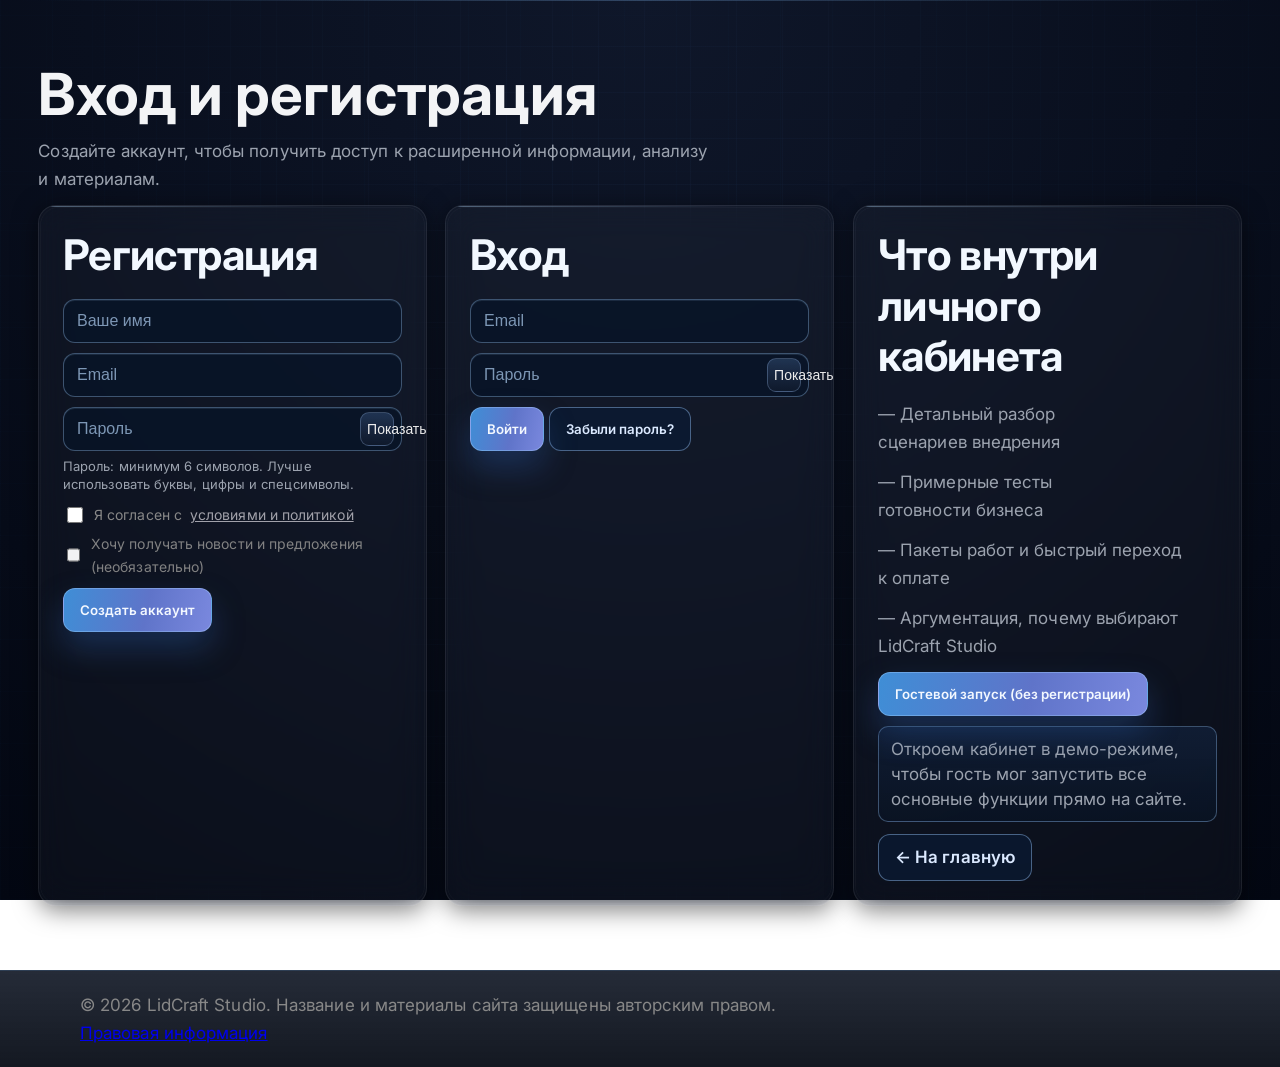
==== account.html @ ee8bc5e6 "feat(process): scroll-driven interactive timeline (14-day launch)" ====
<!doctype html>
<html lang="ru">
<head>
  <meta charset="UTF-8" />
  <meta name="viewport" content="width=device-width, initial-scale=1.0" />
  <title>LidCraft Studio — Личный кабинет</title>
  <meta name="copyright" content="© LidCraft Studio. All rights reserved." />
  <link rel="preconnect" href="https://fonts.googleapis.com" />
  <link rel="preconnect" href="https://fonts.gstatic.com" crossorigin />
  <link href="https://fonts.googleapis.com/css2?family=Inter:wght@400;500;600;700;800&family=JetBrains+Mono:wght@400;500;600;700&display=swap" rel="stylesheet" />
  <link rel="stylesheet" href="styles.css?v=20260710f" />
  <link rel="stylesheet" href="site-redesign.css?v=20260710f" />
</head>
<body>
  <header class="header">
    <div class="container nav">
      <div class="brand"><img src="assets/lidcraft-logo.svg" alt="LidCraft Studio logo" /><span class="brand-text">LidCraft Studio — Кабинет</span></div>
      <div class="cta-row">
        <span id="themeLabel" class="theme-label">Тема: Midnight Gold</span>
        <select id="themeSelect" class="theme-select" aria-label="Выбрать тему">
          <option value="midnight">Midnight Gold</option>
          <option value="graphite">Graphite Platinum</option>
        </select>
        <a class="btn ghost" href="index.html">Главная</a>
        <button id="logoutBtn" class="btn primary" type="button">Выйти</button>
      </div>
    </div>
  </header>

  <main class="section">
    <div class="container">
      <section class="account-hero-shell">
        <div class="account-hero-intro">
          <p class="account-eyebrow">LidCraft Control Room</p>
          <h1 class="headline-reveal welcome-title">Добро пожаловать, <span id="userName">клиент</span></h1>
          <p class="account-hero-sub">Рабочая панель в реальном времени: статус подключений, качество обработки лидов и приоритетные действия команды в одном месте.</p>
        </div>
        <div class="account-hero-meta">
          <article class="account-meta-pill">
            <span>Текущий пакет</span>
            <strong>Growth</strong>
          </article>
          <article class="account-meta-pill">
            <span>SLA ответа</span>
            <strong>до 5 минут</strong>
          </article>
          <article class="account-meta-pill">
            <span>Режим мониторинга</span>
            <strong>Live 24/7</strong>
          </article>
        </div>
      </section>

      <section id="guestBanner" class="guest-banner" hidden>
        <h2>Демо-режим (Гость)</h2>
        <p>Вы используете гостевой доступ. Чтобы сохранить данные и работать без ограничений, создайте полноценный аккаунт.</p>
        <div class="cta-row">
          <button id="convertGuestBtn" class="btn primary" type="button">Преобразовать гостя в аккаунт</button>
        </div>
      </section>

      <section class="section account-command-center">
        <div class="account-section-head">
          <div>
            <h2>Центр управления ботом</h2>
            <p>Здесь видно, как бот подключен, как движется воронка и какие шаги сейчас быстрее всего увеличат результат.</p>
          </div>
          <span class="account-live-badge">Live dashboard</span>
        </div>
        <div class="cards dashboard-grid">
          <article class="card dashboard-card">
            <h3>Статус подключения</h3>
            <p id="botConnectionStatus" class="result-text">Проверяем подключение бота...</p>
            <div class="metrics-grid compact">
              <div class="metric-chip">
                <span class="metric-label">Канал</span>
                <strong id="botChannel">-</strong>
              </div>
              <div class="metric-chip">
                <span class="metric-label">CRM</span>
                <strong id="botCrmStatus">-</strong>
              </div>
              <div class="metric-chip">
                <span class="metric-label">Webhook</span>
                <strong id="botWebhookStatus">-</strong>
              </div>
            </div>
            <div class="dashboard-health">
              <span>Индекс стабильности</span>
              <strong id="botHealthScore">--</strong>
            </div>
          </article>

          <article class="card dashboard-card">
            <h3>Воронка за 7 дней</h3>
            <div class="metrics-grid">
              <div class="metric-chip">
                <span class="metric-label">Входящие</span>
                <strong id="botIncomingLeads">0</strong>
              </div>
              <div class="metric-chip">
                <span class="metric-label">Квалифицированы</span>
                <strong id="botQualifiedLeads">0</strong>
              </div>
              <div class="metric-chip">
                <span class="metric-label">Назначены созвоны</span>
                <strong id="botBookedCalls">0</strong>
              </div>
              <div class="metric-chip highlight">
                <span class="metric-label">Конверсия</span>
                <strong id="botConversionRate">0%</strong>
              </div>
            </div>
            <div class="mini-funnel">
              <div class="mini-funnel-row">
                <span>Квалификация</span>
                <div class="mini-funnel-track"><span id="botQualifiedBar" class="mini-funnel-fill"></span></div>
              </div>
              <div class="mini-funnel-row">
                <span>Созвоны</span>
                <div class="mini-funnel-track"><span id="botCallsBar" class="mini-funnel-fill"></span></div>
              </div>
            </div>
          </article>

          <article class="card dashboard-card">
            <h3>Оперативная аналитика</h3>
            <div class="metrics-grid">
              <div class="metric-chip">
                <span class="metric-label">Средний ответ</span>
                <strong id="botAvgResponse">-</strong>
              </div>
              <div class="metric-chip">
                <span class="metric-label">Автообработка</span>
                <strong id="botAutomationRate">-</strong>
              </div>
              <div class="metric-chip">
                <span class="metric-label">Ответ до 1 мин</span>
                <strong id="botFirstReplyRate">-</strong>
              </div>
              <div class="metric-chip">
                <span class="metric-label">Последняя синхронизация</span>
                <strong id="botLastSync">-</strong>
              </div>
            </div>
            <div class="mini-funnel">
              <div class="mini-funnel-row">
                <span>Автообработка</span>
                <div class="mini-funnel-track"><span id="botAutomationBar" class="mini-funnel-fill"></span></div>
              </div>
              <div class="mini-funnel-row">
                <span>Первый ответ ≤ 1 мин</span>
                <div class="mini-funnel-track"><span id="botFirstReplyBar" class="mini-funnel-fill"></span></div>
              </div>
            </div>
          </article>

          <article class="card dashboard-card">
            <h3>Что делать дальше</h3>
            <p class="dashboard-subtitle">Рекомендованные задачи на сегодня</p>
            <ul id="botActionList" class="action-list">
              <li>Загружаем персональные рекомендации...</li>
            </ul>
            <p id="botAdvisorNote" class="result-text">Собираем рекомендации на основе вашего профиля.</p>
          </article>
        </div>
      </section>

      <section class="section account-settings-section">
        <h2>Настройки и конфиденциальность</h2>
        <p class="account-section-note">Стандартный центр управления доступом, уведомлениями и приватностью данных.</p>
        <div class="cards">
          <article class="card account-card-status">
            <h3>Статус доступа</h3>
            <p id="sessionStatus" class="result-text">Проверяем сессию...</p>
            <p id="subscriptionStatus" class="result-text">Проверяем подписку...</p>
            <div class="cta-row">
              <a class="btn primary" href="#pricing" id="renewAccessBtn">Продлить подписку</a>
            </div>
          </article>

          <article class="card account-card-profile">
            <h3>Управление профилем</h3>
            <input id="profileName" class="field" type="text" placeholder="Имя" autocomplete="name" />
            <input id="profileEmail" class="field" type="email" placeholder="Email" autocomplete="email" inputmode="email" />
            <div class="cta-row">
              <button id="saveProfileBtn" class="btn primary" type="button">Сохранить профиль</button>
              <button id="exportDataBtn" class="btn ghost" type="button">Экспорт данных</button>
            </div>
          </article>

          <article class="card account-settings-card">
            <h3>Настройки кабинета</h3>
            <div class="settings-group">
              <h4>Интерфейс и сессия</h4>
              <label for="settingsLanguage">Язык интерфейса</label>
              <select id="settingsLanguage" class="field">
                <option value="ru">Русский</option>
                <option value="en">English</option>
              </select>

              <label for="settingsTimezone">Часовой пояс</label>
              <select id="settingsTimezone" class="field">
                <option value="Europe/Moscow">Europe/Moscow</option>
                <option value="Asia/Almaty">Asia/Almaty</option>
                <option value="Asia/Tashkent">Asia/Tashkent</option>
                <option value="UTC">UTC</option>
              </select>

              <label for="settingsAutoLogout">Автовыход при бездействии</label>
              <select id="settingsAutoLogout" class="field">
                <option value="30">30 минут</option>
                <option value="60">60 минут</option>
                <option value="120">120 минут</option>
              </select>
            </div>

            <div class="settings-group">
              <h4>Уведомления</h4>
              <div class="settings-checks">
                <label><input id="notifyEmail" type="checkbox" /> Email-уведомления</label>
                <label><input id="notifyTelegram" type="checkbox" /> Telegram-уведомления</label>
                <label><input id="notifyDigest" type="checkbox" /> Недельный отчет</label>
              </div>
            </div>

            <div class="settings-group">
              <h4>Конфиденциальность</h4>
              <label for="settingsPrivacyMode">Режим приватности</label>
              <select id="settingsPrivacyMode" class="field">
                <option value="standard">Стандартный</option>
                <option value="strict">Строгий (минимум локальных данных)</option>
              </select>
              <div class="settings-checks settings-checks--privacy">
                <label><input id="privacyAnalytics" type="checkbox" /> Разрешить аналитику использования</label>
                <label><input id="privacyPersonalization" type="checkbox" /> Персонализировать подсказки по истории</label>
                <label><input id="privacyCrashReports" type="checkbox" /> Отправлять диагностические отчеты</label>
                <label><input id="privacyThirdParty" type="checkbox" /> Разрешить интеграции со сторонними сервисами</label>
              </div>
            </div>

            <div class="cta-row">
              <button id="saveSettingsBtn" class="btn primary" type="button">Сохранить настройки</button>
              <button id="resetSettingsBtn" class="btn ghost" type="button">Сбросить</button>
            </div>
            <p id="settingsStatus" class="result-text">Настройки можно изменять в любое время.</p>
          </article>

          <article class="card account-card-privacy">
            <h3>Приватность и контроль данных</h3>
            <ul class="privacy-list">
              <li>Сессии привязаны к вашему email и истекают автоматически.</li>
              <li>Экспорт данных доступен в один клик в формате CSV.</li>
              <li>Можно очистить локальные данные и завершить текущий вход.</li>
            </ul>
            <div class="cta-row">
              <button id="revokeSessionsBtn" class="btn ghost" type="button">Завершить текущую сессию</button>
              <button id="downloadConsentBtn" class="btn ghost" type="button">Скачать настройки приватности</button>
            </div>
            <p id="privacyStatus" class="result-text">Используются стандартные настройки конфиденциальности.</p>
          </article>

          <article class="card account-card-security">
            <h3>Безопасность аккаунта</h3>
            <input id="currentPasswordAccount" class="field" type="password" placeholder="Текущий пароль" autocomplete="current-password" />
            <input id="newPasswordAccount" class="field" type="password" placeholder="Новый пароль" autocomplete="new-password" />
            <p id="newPasswordAccountHint" class="field-help">Сильный пароль: 8+ символов, буквы в разных регистрах, цифры и спецсимвол.</p>
            <input id="newPasswordRepeatAccount" class="field" type="password" placeholder="Повторите новый пароль" autocomplete="new-password" />
            <div class="cta-row">
              <button id="changePasswordBtn" class="btn ghost" type="button">Сменить пароль</button>
              <button id="extendSessionBtn" class="btn ghost" type="button">Продлить сессию</button>
            </div>
            <p id="securityStatus" class="result-text" aria-live="polite">Рекомендуется менять пароль минимум раз в 90 дней.</p>
          </article>

          <article class="card account-card-ai">
            <h3>AI-защита промптов</h3>
            <p>Проверка запроса перед отправкой в ИИ: блокируем попытки вытащить системные инструкции и код проекта.</p>
            <input id="aiPromptInput" class="field" type="text" placeholder="Введите тестовый запрос..." autocomplete="off" />
            <div class="cta-row">
              <button id="aiPromptCheckBtn" class="btn ghost" type="button">Проверить запрос</button>
            </div>
            <p id="aiPromptResult" class="result-text">Ожидание проверки...</p>
          </article>
        </div>
        <div class="cta-row">
          <button id="clearDataBtn" class="btn ghost" type="button">Очистить локальные данные</button>
          <button id="deleteAccountBtn" class="btn ghost" type="button">Удалить аккаунт (локально)</button>
        </div>
        <p id="securityNotice" class="result-text">Все действия логируются локально в браузере.</p>
      </section>

      <section class="section">
        <h2>Детальный анализ по внедрению</h2>
        <div class="cards">
          <article class="card">
            <h3>Этап 1: Диагностика</h3>
            <p>Определяем, где бизнес теряет деньги: медленные ответы, потерянные лиды, хаос в коммуникациях.</p>
          </article>
          <article class="card">
            <h3>Этап 2: Проектирование</h3>
            <p>Собираем архитектуру решений: бот, воронка, CRM-логика, роли сотрудников и сценарии эскалации.</p>
          </article>
          <article class="card">
            <h3>Этап 3: Рост результата</h3>
            <p>По данным общения и продаж усиливаем скрипты, оффер и точки конверсии для стабильного роста.</p>
          </article>
        </div>
      </section>

      <section class="section alt">
        <div class="container">
          <h2>Почему выбирают нас</h2>
          <div class="cards">
            <article class="card">
              <h3>Фокус на бизнес-результат</h3>
              <p>Мы не продаем «просто AI». Мы строим систему, которая увеличивает выручку и снижает потери.</p>
            </article>
            <article class="card">
              <h3>Работа под вашу нишу</h3>
              <p>Каждый проект адаптируется под реальный процесс вашей команды, а не по шаблону «один для всех».</p>
            </article>
            <article class="card">
              <h3>Поддержка после запуска</h3>
              <p>После релиза вы не остаетесь одни: дорабатываем сценарии и улучшаем показатели на практике.</p>
            </article>
          </div>
        </div>
      </section>

      <section class="section">
        <h2>Примерные тесты внутри кабинета</h2>
        <div class="quiz-box">
          <p id="cabQuizQuestion">1) Есть ли у вас единый стандарт ответа клиенту?</p>
          <div class="cta-row">
            <button class="btn primary" type="button" data-cab-quiz="yes">Да</button>
            <button class="btn ghost" type="button" data-cab-quiz="no">Нет</button>
          </div>
          <p id="cabQuizProgress" class="result-text">Вопрос 1 из 4</p>
          <p id="cabQuizResult" class="result-text">Ответьте на вопросы, чтобы получить ориентир по зрелости процессов.</p>
        </div>
      </section>

      <section class="section alt">
        <div class="container">
          <h2>Оплата и запуск</h2>
          <p>Выберите пакет и перейдите к безопасной оплате по ссылке.</p>
          <div class="cards">
            <article class="card">
              <h3>Start</h3>
              <p class="price">$99</p>
              <a class="btn primary" href="https://pay.cloudtips.ru/p/replace-start" target="_blank" rel="noopener">Перейти к оплате</a>
            </article>
            <article class="card featured">
              <h3>Growth</h3>
              <p class="price">$299</p>
              <a class="btn primary" href="https://pay.cloudtips.ru/p/replace-growth" target="_blank" rel="noopener">Перейти к оплате</a>
            </article>
            <article class="card">
              <h3>Scale</h3>
              <p class="price">$799</p>
              <a class="btn primary" href="https://pay.cloudtips.ru/p/replace-scale" target="_blank" rel="noopener">Перейти к оплате</a>
            </article>
          </div>
          <p class="result-text">Если нужен другой эквайринг (Stripe/ЮKassa/Kaspi Pay), мы подключим его в вашем рабочем контуре.</p>
        </div>
      </section>
    </div>
  </main>

  <footer class="footer">
    <div class="container">
      <p>© <span id="accountYear"></span> LidCraft Studio. Название и материалы сайта защищены авторским правом.</p>
      <p><a href="legal.html">Правовая информация</a></p>
    </div>
  </footer>

  <script src="account.js"></script>
  <script>document.getElementById("accountYear").textContent = new Date().getFullYear();</script>
  <script src="digital-fx.js?v=20260710f" defer></script>
</body>
</html>
---- styles.css ----
/* Яркий выпадающий список для языков */
.field.compact option, .field option {
  background: #fff;
  color: #222;
  font-size: 16px;
  font-weight: 500;
}
:root {
  --bg: #000000;
  --panel: rgba(255, 255, 255, 0.025);
  --surface: rgba(255, 255, 255, 0.04);
  --surface-alt: rgba(255, 255, 255, 0.015);
  --text: #ededed;
  --muted: #888888;
  --accent: #ffffff;
  --accent-2: #a1a1aa;
  --accent-3: #0070f3;
  --accent-4: #ff0080;
  --border: rgba(255, 255, 255, 0.1);
  --grid-line: rgba(255, 255, 255, 0.04);
  --shadow-soft: 0 8px 30px rgba(0, 0, 0, 0.5);
  --font-main: "Inter", system-ui, -apple-system, BlinkMacSystemFont, "Segoe UI", Roboto, sans-serif;
  --font-display: "Inter", system-ui, -apple-system, BlinkMacSystemFont, "Segoe UI", Roboto, sans-serif;
}
* {
  box-sizing: border-box;
}

.sr-only {
  position: absolute;
  width: 1px;
  height: 1px;
  padding: 0;
  margin: -1px;
  overflow: hidden;
  clip: rect(0, 0, 0, 0);
  border: 0;
}

html {
  scroll-behavior: smooth;
}

body {
  margin: 0;
  font-family: var(--font-main);
  background: var(--bg);
  color: var(--text);
  line-height: 1.65;
  letter-spacing: 0.08px;
  font-size: clamp(16px, 1.4vw, 17px);
  background-image:
    radial-gradient(circle at 10% 5%, rgba(76, 120, 203, 0.25), transparent 34%),
    radial-gradient(circle at 85% 8%, rgba(206, 176, 122, 0.18), transparent 30%),
    radial-gradient(circle at 40% 120%, rgba(38, 65, 104, 0.24), transparent 46%),
    linear-gradient(180deg, #03060c 0%, #050910 45%, #050a14 100%),
    repeating-linear-gradient(135deg, var(--grid-line) 0 2px, transparent 2px 12px);
}

body::after {
  content: "";
  position: fixed;
  inset: 0;
  pointer-events: none;
  background:
    radial-gradient(circle at 20% 20%, rgba(255, 222, 189, 0.07), transparent 50%),
    radial-gradient(circle at 80% 15%, rgba(111, 187, 255, 0.08), transparent 44%);
  mix-blend-mode: screen;
  opacity: 0.7;
  z-index: -1;
}

h1,
h2,
h3 {
  margin: 0 0 12px;
  font-family: var(--font-display);
  letter-spacing: 0.1px;
}

h1 {
  font-size: clamp(34px, 6vw, 58px);
  line-height: 1.05;
}

h2 {
  font-size: clamp(28px, 4.2vw, 40px);
  line-height: 1.2;
  text-wrap: balance;
  max-width: 32ch;
}

h3 {
  font-size: clamp(20px, 2.3vw, 26px);
  letter-spacing: 0.2px;
}

body.theme-graphite {
  --bg: #0b0f16;
  --panel: #161c26;
  --surface: #1b2332;
  --surface-alt: #111827;
  --text: #f0f4fb;
  --muted: #bac4d4;
  --accent: #b8c2d2;
  --accent-2: #e5ebf6;
  --accent-3: #7cd1ff;
  --accent-4: #ffd2d2;
  --border: #394659;
  background-image:
    radial-gradient(circle at 12% 8%, rgba(136, 151, 179, 0.22), transparent 36%),
    radial-gradient(circle at 88% 16%, rgba(196, 203, 216, 0.13), transparent 30%),
    radial-gradient(circle at 50% 115%, rgba(80, 93, 118, 0.24), transparent 45%),
    linear-gradient(180deg, #090d14 0%, #0b1018 45%, #0d121c 100%),
    repeating-linear-gradient(135deg, rgba(255, 255, 255, 0.014) 0 2px, transparent 2px 6px);
}
/* ===== АНИМАЦИИ И ПЕРЕХОДЫ ===== */
@keyframes fadeIn {
  from {
    opacity: 0;
    transform: translateY(10px);
  }
  to {
    opacity: 1;
    transform: translateY(0);
  }
}

@keyframes slideInLeft {
  from {
    opacity: 0;
    transform: translateX(-20px);
  }
  to {
    opacity: 1;
    transform: translateX(0);
  }
}

@keyframes slideInRight {
  from {
    opacity: 0;
    transform: translateX(20px);
  }
  to {
    opacity: 1;
    transform: translateX(0);
  }
}

@keyframes slideInUp {
  from {
    opacity: 0;
    transform: translateY(30px);
  }
  to {
    opacity: 1;
    transform: translateY(0);
  }
}

@keyframes scaleIn {
  from {
    opacity: 0;
    transform: scale(0.95);
  }
  to {
    opacity: 1;
    transform: scale(1);
  }
}

@keyframes pulse {
  0%, 100% {
    opacity: 1;
  }
  50% {
    opacity: 0.6;
  }
}

@keyframes glow {
  0%, 100% {
    box-shadow: 0 0 20px rgba(206, 176, 122, 0.3), inset 0 0 20px rgba(206, 176, 122, 0.1);
  }
  50% {
    box-shadow: 0 0 40px rgba(206, 176, 122, 0.6), inset 0 0 30px rgba(206, 176, 122, 0.2);
  }
}

@keyframes float {
  0%, 100% {
    transform: translateY(0px);
  }
  50% {
    transform: translateY(-8px);
  }
}

@keyframes shimmer {
  0% {
    background-position: -1000px 0;
  }
  100% {
    background-position: 1000px 0;
  }
}

a,
button,
.card,
.hero-card,
.demo-item {
  transition: all 0.3s cubic-bezier(0.34, 1.56, 0.64, 1);
}

.fade-in {
  animation: fadeIn 0.6s ease-out;
}

.slide-in-left {
  animation: slideInLeft 0.6s ease-out;
}

.slide-in-right {
  animation: slideInRight 0.6s ease-out;
}

.slide-in-up {
  animation: slideInUp 0.6s ease-out;
}

.scale-in {
  animation: scaleIn 0.5s ease-out;
}

.card::after,
.hero-card::after {
  content: "";
  position: absolute;
  inset: 1px;
  border-radius: inherit;
  border: 1px solid rgba(255, 255, 255, 0.03);
  pointer-events: none;
}

.container {
  width: min(1120px, 92%);
  margin: 0 auto;
}

.header {
  position: sticky;
  top: 0;
  background: rgba(6, 11, 20, 0.82);
  backdrop-filter: blur(16px) saturate(145%);
  border-bottom: 1px solid rgba(151, 173, 209, 0.24);
  box-shadow: 0 14px 30px rgba(2, 5, 12, 0.56);
  z-index: 10;
  transition: transform 0.25s ease;
  will-change: transform;
}

.header.header-hidden {
  transform: translateY(-100%);
  opacity: 0;
  pointer-events: none;
  box-shadow: none;
  height: 0 !important;
  min-height: 0 !important;
  padding: 0 !important;
  margin: 0 !important;
  overflow: hidden;
  transition: transform 0.25s ease, opacity 0.25s, height 0.22s, padding 0.22s, margin 0.22s;
}
.header.header-hidden .container.nav {
  display: none !important;
}

.nav {
  display: grid;
  grid-template-columns: auto 1fr auto;
  align-items: center;
  gap: 12px;
  padding: 10px 0;
  position: relative;
}

.brand {
  display: inline-flex;
  align-items: center;
  gap: 10px;
  font-weight: 700;
  font-size: clamp(20px, 2.3vw, 25px);
  letter-spacing: 0.3px;
}

.brand img {
  width: 30px;
  height: 30px;
  border-radius: 8px;
  box-shadow: 0 4px 12px rgba(206, 176, 122, 0.25);
  transition: all 0.3s ease;
}

.brand img:hover {
  transform: scale(1.1) rotate(5deg);
  box-shadow: 0 8px 24px rgba(206, 176, 122, 0.4);
}

.brand-text {
  font-family: var(--font-display);
  font-weight: 700;
  background: linear-gradient(92deg, #f4f8ff 4%, #d3e0f8 44%, #ffe6ba 100%);
  -webkit-background-clip: text;
  background-clip: text;
  color: transparent;
  text-shadow: 0 0 22px rgba(148, 173, 214, 0.22);
}

nav {
  display: flex;
  gap: 8px;
  flex-wrap: nowrap;
  overflow-x: auto;
  overflow-y: hidden;
  overscroll-behavior-x: contain;
  -webkit-overflow-scrolling: touch;
  scroll-snap-type: x proximity;
  scroll-padding-inline: 6px;
  scroll-behavior: smooth;
  scrollbar-width: thin;
  padding: 2px 2px 2px 0;
}

nav::-webkit-scrollbar {
  height: 6px;
}

nav::-webkit-scrollbar-thumb {
  background: rgba(138, 162, 200, 0.45);
  border-radius: 999px;
}

nav::-webkit-scrollbar-track {
  background: transparent;
}

nav a,
.contact-links a {
  display: inline-flex;
  align-items: center;
  justify-content: center;
  color: var(--text);
  text-decoration: none;
  border: 1px solid rgba(135, 163, 207, 0.34);
  background: linear-gradient(180deg, rgba(32, 49, 78, 0.66), rgba(13, 22, 38, 0.72));
  border-radius: 10px;
  padding: 8px 11px;
  min-height: 38px;
  white-space: nowrap;
  font-size: 13px;
  line-height: 1.15;
  scroll-snap-align: start;
  scroll-margin-inline: 6px;
  transition: border-color 0.22s ease, background 0.22s ease, transform 0.22s ease, box-shadow 0.22s ease;
}

nav a.is-current {
  color: var(--accent-2);
  border-color: rgba(236, 206, 149, 0.72);
  background: linear-gradient(180deg, rgba(66, 91, 130, 0.85), rgba(22, 34, 54, 0.9));
  box-shadow: 0 0 0 1px rgba(236, 206, 149, 0.24) inset, 0 10px 18px rgba(7, 14, 27, 0.32);
}

.nav-actions {
  display: inline-flex;
  align-items: center;
  gap: 8px;
}

.theme-label {
  display: inline-flex;
  align-items: center;
  padding: 7px 10px;
  border-radius: 10px;
  font-size: 12px;
  font-weight: 700;
  letter-spacing: 0.2px;
  color: var(--accent-2);
  border: 1px solid rgba(135, 163, 207, 0.34);
  background: linear-gradient(180deg, rgba(33, 52, 82, 0.7), rgba(15, 24, 40, 0.8));
  white-space: nowrap;
}

.theme-select {
  border: 1px solid rgba(135, 163, 207, 0.34);
  background: linear-gradient(180deg, #1a2233 0%, #05070d 100%);
  color: #ffe7bc;
  border-radius: 10px;
  padding: 7px 10px;
  font-size: 16px;
  font-weight: 700;
  letter-spacing: 0.2px;
  min-width: 168px;
  outline: 2px solid #ceb07a;
  box-shadow: 0 2px 8px rgba(206, 176, 122, 0.12);
  transition: background 0.2s, color 0.2s;
}

.theme-select option {
  background: #05070d;
  color: #ffe7bc;
  font-size: 16px;
  font-weight: 700;
}

.nav-cta {
  padding: 8px 12px;
  font-size: 14px;
  white-space: nowrap;
}

.nav-toggle {
  display: none;
  border: 1px solid rgba(120, 153, 206, 0.34);
  background: linear-gradient(180deg, rgba(40, 64, 98, 0.75), rgba(20, 32, 54, 0.75));
  color: var(--text);
  border-radius: 10px;
  width: 38px;
  height: 38px;
  font-size: 20px;
  line-height: 1;
  cursor: pointer;
}

nav a:hover,
.contact-links a:hover {
  color: var(--accent-2);
  border-color: rgba(224, 190, 131, 0.55);
  transform: translateY(-1px);
}

@media (max-width: 1460px) and (min-width: 901px) {
  .nav {
    grid-template-columns: minmax(220px, auto) minmax(0, 1fr);
    grid-template-areas:
      "brand actions"
      "menu menu";
    align-items: center;
    row-gap: 10px;
  }

  .brand {
    grid-area: brand;
  }

  #mainNav {
    grid-area: menu;
    width: 100%;
  }

  .nav-actions {
    grid-area: actions;
    justify-self: end;
    flex-wrap: wrap;
    justify-content: flex-end;
    row-gap: 6px;
  }

  nav {
    border: 1px solid rgba(120, 148, 190, 0.28);
    border-radius: 12px;
    background: linear-gradient(180deg, rgba(17, 27, 43, 0.84), rgba(10, 17, 30, 0.9));
    flex-wrap: wrap;
    overflow-x: visible;
    scrollbar-width: none;
    gap: 8px;
    padding: 7px;
  }

  nav a {
    flex: 0 1 auto;
    font-size: 13px;
    min-height: 40px;
    padding: 8px 12px;
  }
}

@media (max-width: 1260px) and (min-width: 901px) {
  .theme-label {
    display: none;
  }

  .theme-select {
    min-width: 148px;
  }
}

@media (max-width: 1180px) and (min-width: 901px) {
  .signature-canvas {
    min-height: auto;
    padding: 28px 24px;
  }

  .canvas-card,
  .canvas-card--accent,
  .canvas-card--outline {
    position: relative;
    width: 100%;
    top: auto;
    left: auto;
    right: auto;
    bottom: auto;
    transform: none;
    margin-bottom: 12px;
  }

  .canvas-stamp {
    position: relative;
    bottom: auto;
    right: auto;
    margin-top: 4px;
    display: flex;
    flex-direction: column;
    align-items: flex-start;
    width: fit-content;
    max-width: 100%;
  }
}

a:focus-visible,
button:focus-visible,
select:focus-visible,
input:focus-visible {
  outline: 2px solid var(--accent-2);
  outline-offset: 2px;
}

.lang-btn {
  border: 1px solid rgba(135, 163, 207, 0.34);
  background: linear-gradient(180deg, rgba(40, 63, 98, 0.78), rgba(18, 29, 48, 0.82));
  color: var(--text);
  padding: 7px 11px;
  border-radius: 10px;
  cursor: pointer;
}

.lang-switcher {
  position: relative;
}

.lang-dropdown {
  position: absolute;
  top: calc(100% + 6px);
  right: 0;
  background: var(--surface);
  border: 1px solid rgba(135, 163, 207, 0.34);
  border-radius: 12px;
  padding: 6px;
  display: flex;
  flex-direction: column;
  gap: 4px;
  min-width: 120px;
  opacity: 0;
  transform: translateY(-6px);
  pointer-events: none;
  transition: opacity 0.2s ease, transform 0.2s ease;
  box-shadow: 0 18px 30px rgba(4, 8, 18, 0.55);
}

.lang-switcher.is-open .lang-dropdown {
  opacity: 1;
  transform: translateY(0);
  pointer-events: auto;
}

.lang-dropdown button {
  border: none;
  background: transparent;
  color: var(--text);
  font-weight: 600;
  border-radius: 8px;
  padding: 6px 8px;
  text-align: left;
  cursor: pointer;
}

.lang-dropdown button:hover {
  background: rgba(206, 176, 122, 0.1);
  color: var(--accent-2);
}

.translate-row {
  display: grid;
  grid-template-columns: max-content minmax(220px, 1fr) minmax(170px, 230px) auto;
  align-items: center;
  gap: 10px;
  margin: 0 0 10px;
  padding: 10px;
  border: 1px solid rgba(128, 157, 203, 0.3);
  border-radius: 12px;
  background: linear-gradient(180deg, rgba(23, 37, 60, 0.7), rgba(12, 21, 36, 0.78));
}
.translate-row.collapsed {
  max-height: 0;
  opacity: 0;
  overflow: hidden;
  pointer-events: none;
  transition: max-height 0.3s, opacity 0.3s;
}
.translate-row {
  transition: max-height 0.3s, opacity 0.3s;
}
.show-lang-btn {
  display: block;
  margin: 0 auto 12px auto;
  padding: 8px 18px;
  border-radius: 8px;
  background: var(--panel);
  color: var(--accent);
  border: 1px solid var(--border);
  font-size: 16px;
  cursor: pointer;
}

.translate-row .field.compact {
  width: 100%;
}

.translate-row label {
  color: var(--text);
  font-weight: 600;
  white-space: nowrap;
}

.field.compact {
  width: 100%;
  margin: 0;
}

#openTranslate {
  white-space: nowrap;
}

.hero {
  padding: 64px 0 40px;
  position: relative;
}

.hero::before {
  content: "";
  position: absolute;
  inset: 0;
  background:
    radial-gradient(circle at 18% 18%, rgba(83, 126, 195, 0.2), transparent 42%),
    radial-gradient(circle at 82% 12%, rgba(212, 176, 106, 0.14), transparent 33%);
  pointer-events: none;
  z-index: 0;
}

.hero .container {
  position: relative;
  z-index: 1;
}

.signature {
  position: relative;
  background:
    radial-gradient(circle at 12% 18%, rgba(104, 148, 214, 0.18), transparent 44%),
    radial-gradient(circle at 78% 12%, rgba(206, 176, 122, 0.16), transparent 40%),
    linear-gradient(145deg, rgba(7, 10, 20, 0.95), rgba(9, 15, 27, 0.92));
  overflow: hidden;
}

.signature::before {
  content: "";
  position: absolute;
  inset: -120px;
  background: radial-gradient(circle, rgba(255, 225, 188, 0.12), transparent 65%);
  filter: blur(40px);
  opacity: 0.7;
}

.signature-grid {
  position: relative;
  z-index: 1;
  display: grid;
  grid-template-columns: minmax(0, 1fr) minmax(280px, 0.9fr);
  gap: 34px;
  align-items: center;
}

.signature-copy p {
  color: var(--text);
}

.signature-list {
  list-style: none;
  margin: 26px 0 0;
  padding: 0;
  display: flex;
  flex-direction: column;
  gap: 14px;
}

.signature-list li {
  display: grid;
  grid-template-columns: 50px 1fr;
  gap: 14px;
  padding: 14px 16px;
  border-radius: 16px;
  border: 1px solid rgba(138, 166, 209, 0.3);
  background: linear-gradient(180deg, rgba(19, 30, 50, 0.88), rgba(11, 17, 30, 0.95));
  box-shadow: 0 20px 40px rgba(5, 7, 14, 0.4);
}

.signature-list span {
  font-family: var(--font-display);
  font-size: 18px;
  color: var(--accent-2);
  align-self: flex-start;
  letter-spacing: 0.15em;
}

.signature-list strong {
  display: block;
  font-size: 16px;
  margin-bottom: 4px;
  color: var(--accent-2);
}

.signature-list p {
  margin: 0;
  color: var(--muted);
}

.signature-canvas {
  position: relative;
  display: grid;
  grid-template-columns: repeat(2, minmax(0, 1fr));
  gap: 18px;
  align-content: start;
  min-height: 360px;
  padding: 42px 34px 84px;
  border: 1px solid rgba(141, 169, 214, 0.35);
  border-radius: 30px;
  background:
    radial-gradient(circle at 20% 30%, rgba(108, 154, 214, 0.28), transparent 45%),
    linear-gradient(160deg, rgba(9, 14, 26, 0.95), rgba(7, 11, 20, 0.95));
  overflow: hidden;
  box-shadow: 0 40px 90px rgba(3, 6, 12, 0.6);
}

.canvas-halo {
  position: absolute;
  inset: 12%;
  border: 1px dashed rgba(255, 255, 255, 0.1);
  border-radius: 50% 45% 48% 52% / 60% 40% 58% 42%;
  filter: blur(0.5px);
}

.canvas-card {
  position: relative;
  width: 100%;
  min-height: 152px;
  border-radius: 20px;
  padding: 16px;
  border: 1px solid rgba(135, 163, 207, 0.4);
  background: linear-gradient(180deg, rgba(21, 31, 53, 0.94), rgba(10, 17, 31, 0.96));
  box-shadow: 0 20px 30px rgba(3, 6, 12, 0.45);
  z-index: 1;
}

.canvas-card strong {
  display: block;
  font-size: 24px;
  color: var(--accent-2);
}

.canvas-card p {
  margin: 4px 0 0;
  color: var(--muted);
  font-size: 14px;
}

.canvas-card .canvas-label {
  font-size: 11px;
  letter-spacing: 0.2em;
  text-transform: uppercase;
  color: var(--muted);
}

.canvas-card--accent {
  grid-column: 1 / -1;
  max-width: 320px;
  justify-self: center;
  min-height: 0;
  background: linear-gradient(180deg, rgba(80, 63, 39, 0.6), rgba(20, 27, 43, 0.95));
  border-color: rgba(229, 195, 133, 0.6);
}

.canvas-card--outline {
  min-height: 0;
  background: rgba(10, 17, 31, 0.32);
  border-style: dashed;
}

.canvas-stamp {
  position: absolute;
  bottom: 20px;
  right: 24px;
  display: flex;
  flex-direction: column;
  align-items: flex-start;
  width: fit-content;
  max-width: calc(100% - 32px);
  border: 1px solid rgba(149, 175, 215, 0.4);
  border-radius: 999px;
  padding: 10px 16px;
  text-transform: uppercase;
  letter-spacing: 0.25em;
  font-size: 11px;
  color: var(--accent-2);
  background: rgba(12, 18, 30, 0.85);
  z-index: 2;
}

.canvas-stamp small {
  display: block;
  letter-spacing: 0.08em;
  color: var(--muted);
  margin-top: 2px;
}

.badge {
  display: inline-block;
  margin-bottom: 14px;
  border: 1px solid rgba(201, 171, 112, 0.48);
  border-radius: 999px;
  padding: 6px 12px;
  color: #ffe2ad;
  background: linear-gradient(180deg, rgba(206, 176, 122, 0.24), rgba(21, 33, 52, 0.9));
  font-size: 13px;
  font-weight: 600;
}

.hero-grid {
  display: grid;
  grid-template-columns: minmax(0, 1.1fr) minmax(320px, 0.9fr);
  gap: 32px;
  position: relative;
}

.hero-grid::after {
  content: "";
  position: absolute;
  inset: -30px;
  border-radius: 40px;
  background: radial-gradient(circle at 20% 20%, rgba(255, 238, 199, 0.08), transparent 55%);
  pointer-events: none;
  filter: blur(6px);
  z-index: -1;
}

.hero-eyebrow {
  display: inline-flex;
  align-items: center;
  gap: 8px;
  border-radius: 999px;
  padding: 6px 14px;
  border: 1px solid rgba(255, 231, 188, 0.35);
  color: var(--accent-2);
  text-transform: uppercase;
  letter-spacing: 0.2em;
  font-size: 11px;
}

.section-eyebrow {
  display: inline-flex;
  align-items: center;
  gap: 6px;
  padding: 4px 10px;
  border-radius: 999px;
  border: 1px solid rgba(206, 176, 122, 0.38);
  font-size: 12px;
  letter-spacing: 0.2em;
  text-transform: uppercase;
  color: var(--accent-2);
  margin-bottom: 10px;
}

.headline-reveal {
  position: relative;
  overflow: hidden;
  opacity: 0;
  transform: translateY(18px) scale(0.982);
  filter: blur(4px);
  will-change: transform, opacity, filter;
  animation: headlineReveal 1.18s cubic-bezier(0.19, 1, 0.22, 1) forwards;
}

.headline-reveal::after {
  content: "";
  position: absolute;
  inset: -12% -22%;
  background: linear-gradient(105deg, transparent 30%, rgba(255, 239, 205, 0.22) 50%, transparent 70%);
  transform: translateX(-120%) skewX(-16deg);
  opacity: 0;
  pointer-events: none;
  animation: headlineShine 1.25s ease-out 0.52s 1 forwards;
}

.hero-title {
  animation-delay: 0.08s;
  text-wrap: balance;
}

.welcome-title {
  animation-delay: 0.05s;
}

@keyframes headlineReveal {
  0% {
    opacity: 0;
    transform: translateY(18px) scale(0.982);
    filter: blur(4px);
    text-shadow: none;
  }
  55% {
    opacity: 0.86;
    transform: translateY(2px) scale(0.998);
    filter: blur(0.7px);
  }
  78% {
    opacity: 1;
    transform: translateY(0) scale(1);
    filter: blur(0);
  }
  100% {
    opacity: 1;
    transform: translateY(0) scale(1);
    filter: blur(0);
    text-shadow: 0 0 24px rgba(151, 176, 220, 0.18);
  }
}

@keyframes headlineShine {
  0% {
    transform: translateX(-120%) skewX(-16deg);
    opacity: 0;
  }
  28% {
    opacity: 0.6;
  }
  100% {
    transform: translateX(120%) skewX(-16deg);
    opacity: 0;
  }
}

body.theme-graphite .headline-reveal {
  animation-name: headlineRevealGraphite;
}

@keyframes headlineRevealGraphite {
  0% {
    opacity: 0;
    transform: translateY(18px) scale(0.982);
    filter: blur(4px);
    text-shadow: none;
  }
  55% {
    opacity: 0.86;
    transform: translateY(2px) scale(0.998);
    filter: blur(0.7px);
  }
  78% {
    opacity: 1;
    transform: translateY(0) scale(1);
    filter: blur(0);
  }
  100% {
    opacity: 1;
    transform: translateY(0) scale(1);
    filter: blur(0);
    text-shadow: 0 0 20px rgba(185, 199, 221, 0.2);
  }
}

p {
  margin: 0 0 12px;
  color: var(--muted);
}

.hero p {
  max-width: 62ch;
}

.cta-row {
  display: flex;
  gap: 12px;
  flex-wrap: wrap;
  margin-top: 18px;
}

.hero-cta-note {
  margin: 12px 0 0;
  font-size: 14px;
  color: color-mix(in srgb, var(--muted) 74%, #f3e4bd 26%);
}

.proof-strip {
  padding-top: 14px;
}

.proof-grid {
  display: grid;
  grid-template-columns: repeat(3, minmax(0, 1fr));
  gap: 18px;
}

.proof-card {
  padding: 22px 20px;
  border-radius: 22px;
  border: 1px solid rgba(138, 166, 209, 0.28);
  background: linear-gradient(180deg, rgba(17, 27, 44, 0.88), rgba(9, 15, 26, 0.94));
  box-shadow: 0 18px 40px rgba(3, 7, 14, 0.32);
}

.proof-card h2 {
  margin-bottom: 10px;
  font-size: clamp(22px, 2vw, 28px);
}

.proof-card ul {
  margin: 0;
  padding-left: 18px;
  color: var(--muted);
}

.proof-card li + li {
  margin-top: 8px;
}

.proof-index {
  display: inline-flex;
  margin-bottom: 10px;
  color: var(--accent-2);
  font-size: 12px;
  letter-spacing: 0.18em;
  text-transform: uppercase;
}

.btn {
  display: inline-flex;
  align-items: center;
  justify-content: center;
  padding: 12px 16px;
  min-height: 44px;
  border-radius: 12px;
  text-decoration: none;
  font-weight: 600;
  border: 0;
  cursor: pointer;
  line-height: 1.2;
  text-align: center;
  font-family: var(--font-main);
  touch-action: manipulation;
}

.btn:disabled {
  opacity: 0.6;
  cursor: not-allowed;
  transform: none;
}

.btn.is-loading {
  position: relative;
  pointer-events: none;
}

.btn.is-loading::after {
  content: "";
  width: 14px;
  height: 14px;
  margin-left: 8px;
  border-radius: 50%;
  border: 2px solid currentColor;
  border-right-color: transparent;
  animation: btnSpin 0.7s linear infinite;
}

@keyframes btnSpin {
  to {
    transform: rotate(360deg);
  }
}

.btn.primary {
  background: linear-gradient(120deg, #b18e55, #d1b177 52%, #ffe0a7 100%);
  color: #1e1608;
  box-shadow: 0 15px 28px rgba(118, 88, 35, 0.38);
}

.btn:hover {
  transform: translateY(-1px);
}

.btn.ghost {
  border: 1px solid rgba(132, 161, 204, 0.38);
  color: var(--text);
  background: linear-gradient(180deg, rgba(28, 44, 71, 0.74), rgba(15, 24, 40, 0.82));
}

.btn.ghost:hover {
  border-color: #e0be83;
  color: var(--accent-2);
}

.hero-card,
.card {
  position: relative;
  overflow: hidden;
  background: var(--panel);
  backdrop-filter: blur(12px);
  -webkit-backdrop-filter: blur(12px);
  border: 1px solid var(--border);
  border-radius: 12px;
  padding: 24px;
  box-shadow: 0 4px 24px rgba(0, 0, 0, 0.2);
  transition: border-color 0.2s ease, transform 0.2s ease;
}

.card:hover {
  border-color: rgba(255, 255, 255, 0.2);
}

.hero-card::before,
.card::before {
  content: "";
  position: absolute;
  top: 0;
  left: -35%;
  width: 55%;
  height: 1px;
  background: linear-gradient(90deg, transparent, rgba(255, 231, 187, 0.65), transparent);
  opacity: 0.85;
}

.hero-card {
  background: linear-gradient(180deg, rgba(22, 36, 58, 0.97), rgba(11, 19, 32, 0.98));
  box-shadow: 0 22px 38px rgba(2, 6, 15, 0.58);
}

.card:hover,
.hero-card:hover,
.demo-item:hover {
  border-color: rgba(232, 198, 134, 0.8);
  transform: translateY(-2px);
}

.card h3 {
  margin-bottom: 8px;
}

.metrics-grid {
  display: grid;
  grid-template-columns: repeat(2, minmax(0, 1fr));
  gap: 10px;
  margin-top: 10px;
}

.metrics-grid.compact {
  grid-template-columns: repeat(auto-fit, minmax(110px, 1fr));
}

.metric-chip {
  border: 1px solid var(--border);
  border-radius: 8px;
  padding: 12px 14px;
  background: var(--surface);
  display: flex;
  flex-direction: column;
  justify-content: space-between;
}

.metric-chip.highlight {
  border-color: rgba(223, 191, 133, 0.62);
  background: linear-gradient(180deg, rgba(93, 72, 39, 0.35), rgba(20, 31, 50, 0.88));
}

.metric-label {
  display: block;
  margin-bottom: 4px;
  color: var(--muted);
  font-size: 12px;
}

.metric-chip strong {
  color: var(--text);
  font-size: 15px;
  line-height: 1.3;
  word-break: break-word;
}

.action-list {
  margin: 10px 0 0;
  padding-left: 18px;
  color: var(--text);
}

.action-list li {
  margin-bottom: 8px;
}

.action-list .is-done {
  color: color-mix(in srgb, var(--text) 68%, #9ed5ac 32%);
}

.kpi {
  margin-bottom: 10px;
  color: var(--text);
}

.section {
  padding: 40px 0;
  scroll-margin-top: 110px;
}

.section.compact-hidden {
  display: none;
}

.account-hub {
  border: 1px solid rgba(147, 175, 214, 0.22);
  border-radius: 18px;
  padding: 22px;
  background: linear-gradient(180deg, rgba(15, 25, 40, 0.75), rgba(9, 16, 28, 0.82));
}

.account-hub-head {
  display: flex;
  justify-content: space-between;
  gap: 14px;
  flex-wrap: wrap;
  margin-bottom: 14px;
}

.account-kpi-grid {
  display: grid;
  grid-template-columns: repeat(auto-fit, minmax(180px, 1fr));
  gap: 12px;
  margin-bottom: 14px;
}

.account-kpi-card {
  border: 1px solid rgba(127, 156, 198, 0.24);
  border-radius: 14px;
  background: linear-gradient(180deg, rgba(18, 28, 46, 0.86), rgba(12, 20, 36, 0.84));
  padding: 12px;
}

.account-kpi-card span {
  display: block;
  color: var(--muted);
  font-size: 12px;
}

.account-kpi-card strong {
  display: block;
  margin-top: 4px;
  font-size: clamp(20px, 3vw, 28px);
  color: var(--accent-2);
  font-family: var(--font-display);
}

.account-kpi-card small {
  color: color-mix(in srgb, var(--text) 72%, transparent 28%);
}

.account-kpi-card--accent {
  border-color: rgba(235, 205, 150, 0.5);
  box-shadow: 0 0 0 1px rgba(235, 205, 150, 0.2) inset;
}

.table-scroll {
  overflow-x: auto;
}

.account-table {
  width: 100%;
  border-collapse: collapse;
  min-width: 520px;
}

.account-table th,
.account-table td {
  text-align: left;
  padding: 10px 8px;
  border-bottom: 1px solid rgba(128, 156, 196, 0.2);
  font-size: 14px;
}

.account-table th {
  color: var(--muted);
  font-weight: 600;
}

.guest-banner {
  margin: 14px 0 8px;
  padding: 18px;
  border-radius: 16px;
  border: 1px solid rgba(214, 181, 116, 0.55);
  background: linear-gradient(180deg, rgba(82, 61, 28, 0.28), rgba(25, 35, 52, 0.88));
  box-shadow: 0 10px 24px rgba(3, 7, 16, 0.36);
}

.guest-reveal {
  opacity: 0;
  transform: translateY(10px);
  filter: blur(2px);
  transition:
    opacity 0.45s ease,
    transform 0.45s cubic-bezier(0.22, 1, 0.36, 1),
    filter 0.45s ease;
  transition-delay: var(--reveal-delay, 0ms);
}

.guest-reveal.is-visible {
  opacity: 1;
  transform: translateY(0);
  filter: blur(0);
}

.guest-banner.guest-reveal.is-visible {
  box-shadow: 0 14px 28px rgba(3, 7, 16, 0.42);
}

.guest-banner h2 {
  margin: 0 0 8px;
  font-size: clamp(20px, 2.8vw, 26px);
}

body.theme-graphite .guest-banner {
  border-color: rgba(164, 178, 201, 0.5);
  background: linear-gradient(180deg, rgba(68, 79, 98, 0.35), rgba(24, 33, 46, 0.9));
}

.section h2 {
  margin-bottom: 18px;
}

.section.alt {
  background:
    linear-gradient(180deg, rgba(9, 16, 28, 0.86), rgba(7, 12, 22, 0.82)),
    radial-gradient(circle at 15% 18%, rgba(65, 96, 148, 0.1), transparent 40%);
}

.cards {
  display: grid;
  grid-template-columns: repeat(auto-fit, minmax(240px, 1fr));
  gap: 16px;
}

.trust-grid {
  display: grid;
  grid-template-columns: repeat(auto-fit, minmax(280px, 1fr));
  gap: 24px;
  align-items: stretch;
}

.logo-row {
  display: flex;
  flex-wrap: wrap;
  gap: 10px;
  margin: 18px 0;
}

.logo-pill {
  padding: 8px 14px;
  border-radius: 999px;
  border: 1px solid rgba(151, 178, 219, 0.4);
  background: linear-gradient(180deg, rgba(30, 47, 74, 0.76), rgba(15, 24, 40, 0.84));
  font-size: 14px;
  color: var(--text);
}

.trust-list {
  list-style: none;
  padding: 0;
  margin: 12px 0 0;
  color: var(--muted);
}

.trust-list li {
  display: flex;
  gap: 8px;
  align-items: flex-start;
  margin-bottom: 8px;
}

.trust-list li::before {
  content: "•";
  color: var(--accent-2);
  font-size: 18px;
  line-height: 1;
}

.trust-metrics {
  display: grid;
  grid-template-columns: repeat(auto-fit, minmax(160px, 1fr));
  gap: 12px;
  margin-top: 18px;
}

.trust-metrics article {
  border: 1px solid rgba(144, 172, 215, 0.36);
  border-radius: 14px;
  padding: 12px;
  background: linear-gradient(180deg, rgba(16, 26, 44, 0.92), rgba(9, 15, 26, 0.94));
}

.trust-metrics strong {
  display: block;
  font-size: 26px;
  color: var(--accent-2);
}

.trust-metrics small {
  color: var(--muted);
}

.testimonials {
  display: grid;
  gap: 14px;
}

.quote-card {
  border: 1px solid rgba(144, 172, 215, 0.36);
  border-radius: 16px;
  padding: 18px;
  background: linear-gradient(180deg, rgba(17, 27, 45, 0.9), rgba(9, 15, 26, 0.92));
}

.quote-card p {
  color: var(--text);
  font-style: italic;
}

.quote-meta {
  margin-top: 12px;
  font-size: 14px;
  color: var(--muted);
  display: flex;
  flex-direction: column;
}

.case-grid {
  display: grid;
  grid-template-columns: repeat(auto-fit, minmax(260px, 1fr));
  gap: 18px;
}

.case-card {
  border: 1px solid rgba(134, 162, 205, 0.35);
  border-radius: 18px;
  padding: 20px;
  background: linear-gradient(170deg, rgba(20, 31, 51, 0.95), rgba(10, 17, 29, 0.97));
}

.case-header {
  display: flex;
  justify-content: space-between;
  align-items: center;
  margin-bottom: 12px;
}

.case-industry {
  text-transform: uppercase;
  font-size: 12px;
  letter-spacing: 0.2em;
  color: var(--muted);
}

.case-metric strong {
  font-size: 28px;
  color: var(--accent-2);
}

.case-metric span {
  display: block;
  font-size: 12px;
  color: var(--muted);
}

.case-card ul {
  margin: 12px 0;
  padding-left: 18px;
}

.case-card blockquote {
  margin: 0;
  padding-left: 14px;
  border-left: 2px solid rgba(229, 195, 133, 0.7);
  color: var(--text);
  font-style: italic;
}

.analysis-visual {
  margin-top: 14px;
  display: flex;
  flex-direction: column;
  gap: 10px;
}

.analysis-delta {
  display: flex;
  flex-direction: column;
  gap: 10px;
}

.analysis-list {
  list-style: none;
  padding: 0;
  margin: 8px 0 0;
  display: flex;
  flex-direction: column;
  gap: 10px;
}

.analysis-list li {
  line-height: 1.5;
  color: var(--text);
  padding-left: 12px;
  border-left: 2px solid rgba(206, 176, 122, 0.4);
}

.analysis-list strong {
  display: block;
  font-size: 12px;
  letter-spacing: 0.18em;
  text-transform: uppercase;
  color: var(--muted);
  margin-bottom: 4px;
}

.analysis-note {
  font-size: 14px;
  color: var(--muted);
  margin: 4px 0 0;
}

.calc-card select.field {
  background: linear-gradient(180deg, rgba(14, 23, 38, 0.95), rgba(9, 16, 27, 0.95));
}

.calc-grid {
  display: grid;
  grid-template-columns: repeat(auto-fit, minmax(200px, 1fr));
  gap: 12px;
  margin-bottom: 16px;
}

.calc-grid label {
  font-size: 13px;
  font-weight: 600;
}

.calc-actions {
  display: flex;
  flex-wrap: wrap;
  gap: 10px;
  margin-bottom: 14px;
}

.calc-insights {
  display: grid;
  grid-template-columns: repeat(auto-fit, minmax(160px, 1fr));
  gap: 10px;
  margin: 16px 0;
}

.calc-insights article {
  border: 1px solid rgba(135, 163, 207, 0.35);
  border-radius: 14px;
  padding: 12px;
  background: linear-gradient(180deg, rgba(20, 32, 52, 0.9), rgba(10, 17, 30, 0.95));
  text-align: center;
}

.calc-insights strong {
  display: block;
  font-size: 22px;
  color: var(--accent-2);
}

.bar-row {
  display: grid;
  grid-template-columns: 120px 1fr 60px;
  align-items: center;
  gap: 10px;
  font-size: 14px;
}

.bar-track {
  position: relative;
  height: 8px;
  border-radius: 999px;
  background: rgba(118, 148, 191, 0.2);
  overflow: hidden;
}

.bar-fill {
  position: absolute;
  inset: 0;
  width: var(--value, 0%);
  background: linear-gradient(120deg, #b18e55, #ffe0a7);
  border-radius: inherit;
  transition: width 0.35s ease;
}

.bar-fill[data-bar="lost-after"] {
  background: linear-gradient(120deg, #6e9af5, #8fd3ff);
}

.bar-fill[data-bar="saved"] {
  background: linear-gradient(120deg, #54f0c3, #9fffd6);
}

.bar-value {
  font-weight: 600;
  color: var(--text);
}

.insight-pills {
  display: flex;
  flex-wrap: wrap;
  gap: 12px;
  margin-top: 12px;
}

.insight-pill {
  flex: 1;
  min-width: 140px;
  border: 1px solid rgba(132, 161, 204, 0.35);
  border-radius: 14px;
  padding: 12px;
  background: linear-gradient(180deg, rgba(22, 33, 51, 0.9), rgba(11, 18, 30, 0.94));
  text-align: center;
}

.insight-pill span {
  display: block;
  font-size: 20px;
  font-weight: 700;
  color: var(--accent-2);
}

.insight-pill small {
  color: var(--muted);
}

.calc-followup {
  margin-top: 18px;
  padding: 16px;
  border-radius: 16px;
  border: 1px solid rgba(135, 163, 207, 0.35);
  background: linear-gradient(180deg, rgba(20, 30, 48, 0.85), rgba(10, 16, 28, 0.92));
  display: none;
}

.calc-followup.is-visible {
  display: block;
}

.calc-followup p {
  margin-bottom: 10px;
  color: var(--text);
}

.architecture {
  background: rgba(5, 7, 13, 0.7);
}

.architecture-flow {
  display: grid;
  grid-template-columns: repeat(auto-fit, minmax(220px, 1fr));
  gap: 16px;
  margin-top: 28px;
}

.arch-step {
  border: 1px solid rgba(120, 152, 201, 0.32);
  border-radius: 18px;
  padding: 20px;
  background: linear-gradient(180deg, rgba(16, 25, 41, 0.9), rgba(7, 11, 19, 0.92));
  position: relative;
  min-height: 180px;
}

.arch-step h3 {
  margin-top: 22px;
}

.arch-index {
  position: absolute;
  top: 16px;
  right: 18px;
  font-size: 28px;
  font-weight: 700;
  color: rgba(206, 176, 122, 0.8);
}

.stack-row {
  display: flex;
  flex-wrap: wrap;
  gap: 10px;
  margin-top: 24px;
}

.stack-pill {
  border: 1px solid rgba(149, 174, 212, 0.3);
  border-radius: 999px;
  padding: 6px 14px;
  font-size: 14px;
  color: var(--accent-2);
  background: rgba(24, 36, 60, 0.8);
}

.materials-header {
  display: flex;
  flex-wrap: wrap;
  justify-content: space-between;
  gap: 12px;
  align-items: flex-start;
}

.materials-grid {
  margin-top: 24px;
  display: grid;
  grid-template-columns: repeat(auto-fit, minmax(240px, 1fr));
  gap: 16px;
}

.materials-lab {
  margin-top: 20px;
  display: grid;
  grid-template-columns: repeat(auto-fit, minmax(260px, 1fr));
  gap: 16px;
}

.materials-checklist ul,
.materials-checklist ol {
  margin: 12px 0 0;
  color: var(--muted);
}

.materials-checklist ul {
  list-style: none;
  padding: 0;
}

.materials-checklist ul li {
  position: relative;
  padding-left: 22px;
  margin-bottom: 6px;
}

.materials-checklist ul li::before {
  content: "✔";
  position: absolute;
  left: 0;
  top: 0;
  color: var(--accent-2);
  font-size: 0.85rem;
}

.materials-checklist ol {
  list-style: decimal-leading-zero;
  padding-left: 24px;
}

.materials-checklist ol li {
  margin-bottom: 6px;
}

.materials-progress {
  min-width: 220px;
  display: flex;
  flex-direction: column;
  gap: 6px;
  color: var(--muted);
}

.materials-tags {
  display: flex;
  flex-wrap: wrap;
  gap: 10px;
  margin-top: 16px;
}

.materials-tags span {
  border: 1px dashed rgba(206, 176, 122, 0.5);
  border-radius: 999px;
  padding: 6px 12px;
  font-size: 13px;
  color: var(--accent-2);
}

.materials-playground {
  display: flex;
  flex-direction: column;
  gap: 14px;
}

.materials-scope-head {
  display: flex;
  justify-content: space-between;
  gap: 12px;
  align-items: flex-start;
}

.materials-scope-head p {
  margin: 6px 0 0;
  color: var(--muted);
}

.scope-badge {
  border: 1px solid rgba(137, 166, 210, 0.4);
  border-radius: 999px;
  padding: 6px 14px;
  font-size: 13px;
  color: var(--accent-2);
  background: rgba(22, 32, 51, 0.9);
}

.materials-scope-chips {
  display: flex;
  flex-wrap: wrap;
  gap: 8px;
}

.scope-chip {
  border: 1px solid rgba(131, 159, 203, 0.32);
  border-radius: 999px;
  padding: 8px 14px;
  background: transparent;
  color: var(--text);
  letter-spacing: 0.05em;
  text-transform: uppercase;
  font-size: 12px;
  font-weight: 600;
  cursor: pointer;
}

.scope-chip.is-active {
  background: linear-gradient(120deg, #b18e55, #ffe0a7);
  color: #1e1608;
  border-color: rgba(226, 193, 134, 0.9);
  box-shadow: 0 12px 20px rgba(120, 86, 35, 0.35);
}

.materials-scope-brief {
  color: var(--muted);
  margin: 0;
  line-height: 1.5;
}

.materials-scope-checklist {
  margin: 0;
  padding-left: 18px;
  color: var(--text);
  display: flex;
  flex-direction: column;
  gap: 6px;
}

.materials-scope-footer {
  display: flex;
  flex-wrap: wrap;
  gap: 10px;
  align-items: center;
  justify-content: space-between;
}

.materials-metric {
  border: 1px solid rgba(129, 158, 203, 0.35);
  border-radius: 12px;
  padding: 10px 12px;
  min-width: 140px;
  background: linear-gradient(180deg, rgba(21, 32, 51, 0.85), rgba(11, 17, 29, 0.94));
}

.materials-metric small {
  display: block;
  font-size: 11px;
  text-transform: uppercase;
  letter-spacing: 0.12em;
  color: var(--muted);
}

.materials-metric strong {
  display: block;
  margin-top: 6px;
  color: var(--accent-2);
}

.progress-track {
  width: 100%;
  height: 8px;
  border-radius: 999px;
  background: rgba(255, 255, 255, 0.08);
  overflow: hidden;
}

.progress-fill {
  display: block;
  height: 100%;
  width: var(--progress, 50%);
  border-radius: 999px;
  background: linear-gradient(90deg, #ceb07a, #ffe7bc);
}

.contact-grid {
  display: grid;
  grid-template-columns: repeat(auto-fit, minmax(280px, 1fr));
  gap: 24px;
  align-items: flex-start;
}

.contact-list {
  margin: 18px 0 0;
  padding-left: 18px;
  color: var(--muted);
}

.lead-form {
  border: 1px solid rgba(138, 166, 209, 0.35);
  border-radius: 16px;
  padding: 18px;
  background: linear-gradient(180deg, rgba(19, 29, 48, 0.95), rgba(9, 15, 27, 0.97));
  box-shadow: 0 18px 34px rgba(3, 7, 15, 0.45);
  display: flex;
  flex-direction: column;
}

.lead-form-grid {
  display: grid;
  grid-template-columns: repeat(2, minmax(0, 1fr));
  gap: 14px;
}

.lead-form-grid > div {
  display: flex;
  flex-direction: column;
}

.lead-form label {
  font-size: 14px;
  font-weight: 600;
  margin-bottom: 4px;
}

.lead-form .field {
  margin-bottom: 14px;
}

.lead-form textarea {
  resize: vertical;
  min-height: 96px;
}

.lead-hint {
  margin: -2px 0 12px;
  font-size: 13px;
  color: color-mix(in srgb, var(--muted) 82%, #e5d2a2 18%);
}

.form-status {
  font-size: 14px;
  margin-top: 10px;
  color: var(--muted);
}

.form-status[data-state="success"] {
  color: #7df2c5;
}

.form-status[data-state="error"] {
  color: #ff9a9a;
}

.demo-gallery {
  display: grid;
  grid-template-columns: 1fr;
  gap: 16px;
  margin-top: 16px;
}

.demo-item {
  margin: 0;
  background: linear-gradient(180deg, rgba(20, 31, 51, 0.9), rgba(12, 20, 33, 0.93));
  border: 1px solid rgba(118, 148, 191, 0.26);
  border-radius: 18px;
  padding: 12px;
}

.demo-item img {
  width: 100%;
  height: auto;
  border-radius: 12px;
  display: block;
  border: 1px solid var(--border);
}

.demo-item figcaption {
  margin-top: 10px;
  color: var(--muted);
}

.bot-demo-interactive {
  display: grid;
  grid-template-columns: minmax(0, 1fr) minmax(320px, 420px);
  gap: 28px;
  margin: 40px 0;
  align-items: stretch;
}

.bot-demo-visual {
  background: linear-gradient(180deg, rgba(14, 23, 39, 0.9), rgba(6, 11, 20, 0.95));
  border: 1px solid rgba(114, 146, 201, 0.35);
  border-radius: 18px;
  padding: 24px;
  display: flex;
  flex-direction: column;
  justify-content: space-between;
  gap: 16px;
}

.bot-demo-visual img {
  width: 100%;
  border-radius: 12px;
  border: 1px solid rgba(141, 170, 214, 0.25);
  box-shadow: 0 18px 40px rgba(5, 9, 17, 0.8);
  opacity: 1;
  transition: opacity 0.45s ease, transform 0.45s ease;
  will-change: opacity, transform;
}

.bot-demo-visual img.is-transitioning {
  opacity: 0;
  transform: translateY(8px);
}

.bot-demo-visual .btn {
  align-self: flex-start;
}

.bot-demo-panel {
  background: rgba(11, 18, 30, 0.92);
  border: 1px solid rgba(141, 168, 214, 0.3);
  border-radius: 18px;
  padding: 24px;
  display: flex;
  flex-direction: column;
  gap: 16px;
}

.bot-demo-metrics {
  display: grid;
  grid-template-columns: repeat(auto-fit, minmax(200px, 1fr));
  gap: 16px;
  margin-top: 24px;
}

.bot-metric-card {
  border: 1px solid rgba(126, 156, 201, 0.32);
  border-radius: 16px;
  padding: 16px;
  background: linear-gradient(180deg, rgba(19, 28, 46, 0.9), rgba(7, 13, 24, 0.95));
  box-shadow: var(--shadow-soft);
}

.bot-metric-card strong {
  display: block;
  font-size: 24px;
  color: var(--accent-2);
}

.metric-eyebrow {
  font-size: 12px;
  letter-spacing: 0.18em;
  text-transform: uppercase;
  color: var(--muted);
}

.bot-demo-panel p {
  color: var(--text);
}

.demo-tabs {
  display: inline-flex;
  flex-wrap: wrap;
  gap: 8px;
}

.demo-tab {
  border: 1px solid rgba(135, 163, 207, 0.34);
  background: transparent;
  color: var(--text);
  border-radius: 12px;
  padding: 8px 14px;
  font-weight: 600;
  cursor: pointer;
}

.demo-tab.is-active {
  border-color: rgba(236, 206, 149, 0.64);
  color: var(--accent-2);
  background: linear-gradient(180deg, rgba(64, 89, 129, 0.8), rgba(27, 39, 61, 0.95));
  box-shadow: 0 0 0 1px rgba(236, 206, 149, 0.14) inset;
}

.demo-highlights {
  margin: 0;
  padding-left: 20px;
  color: var(--muted);
}

.demo-highlights li + li {
  margin-top: 6px;
}

.demo-cta {
  display: flex;
  flex-wrap: wrap;
  gap: 10px;
}

.live-bot {
  background: linear-gradient(135deg, rgba(11, 18, 32, 0.95), rgba(5, 9, 18, 0.92));
}

.live-bot-grid {
  display: grid;
  grid-template-columns: repeat(auto-fit, minmax(300px, 1fr));
  gap: 28px;
  align-items: start;
}

.live-bot-copy ul {
  list-style: none;
  padding: 0;
  margin: 16px 0 0;
  color: var(--muted);
}

.live-bot-copy li + li {
  margin-top: 6px;
}

.live-bot-widget {
  border: 1px solid rgba(132, 161, 204, 0.32);
  border-radius: 20px;
  padding: 18px;
  background: var(--surface);
  box-shadow: 0 30px 60px rgba(3, 6, 12, 0.55);
  display: flex;
  flex-direction: column;
  gap: 14px;
}

.live-bot-session {
  display: flex;
  flex-direction: column;
  gap: 8px;
}

.session-pill {
  display: inline-flex;
  align-items: center;
  gap: 8px;
  padding: 8px 14px;
  border-radius: 16px;
  border: 1px solid rgba(134, 164, 209, 0.32);
  font-weight: 600;
  color: var(--text);
  background: linear-gradient(120deg, rgba(26, 37, 58, 0.9), rgba(14, 21, 35, 0.95));
}

.pulse-dot {
  width: 8px;
  height: 8px;
  border-radius: 50%;
  background: #7df2c5;
  box-shadow: 0 0 12px rgba(125, 242, 197, 0.8);
  animation: pulseDot 1.2s ease-in-out infinite;
}

@keyframes pulseDot {
  0% {
    transform: scale(0.9);
    opacity: 0.7;
  }
  60% {
    transform: scale(1.2);
    opacity: 1;
  }
  100% {
    transform: scale(0.9);
    opacity: 0.7;
  }
}

.session-meta {
  display: flex;
  flex-wrap: wrap;
  gap: 18px;
  font-size: 13px;
  color: var(--muted);
}

.session-meta strong {
  display: block;
  font-size: 16px;
  color: var(--text);
}

.live-bot-scenarios {
  display: flex;
  flex-wrap: wrap;
  gap: 8px;
}

.live-scenario {
  border: 1px solid rgba(125, 154, 199, 0.34);
  border-radius: 14px;
  padding: 10px 14px;
  background: rgba(21, 31, 50, 0.9);
  color: var(--text);
  font-weight: 600;
  display: flex;
  flex-direction: column;
  gap: 2px;
  cursor: pointer;
}

.live-scenario small {
  font-size: 12px;
  color: var(--muted);
  letter-spacing: 0.08em;
}

.live-scenario.is-active {
  border-color: rgba(235, 204, 147, 0.6);
  background: linear-gradient(120deg, rgba(64, 89, 129, 0.9), rgba(26, 37, 58, 0.95));
  color: var(--accent-2);
  box-shadow: 0 0 0 1px rgba(235, 204, 147, 0.18) inset;
}

.live-bot-brief {
  margin: 0;
  color: var(--muted);
  line-height: 1.45;
}

.live-bot-report {
  display: grid;
  grid-template-columns: repeat(auto-fit, minmax(160px, 1fr));
  gap: 12px;
  border: 1px dashed rgba(127, 155, 201, 0.35);
  border-radius: 16px;
  padding: 12px;
  background: linear-gradient(180deg, rgba(23, 34, 56, 0.8), rgba(11, 18, 30, 0.92));
}

.live-bot-report small {
  font-size: 11px;
  text-transform: uppercase;
  letter-spacing: 0.12em;
  color: var(--muted);
}

.live-bot-report strong {
  display: block;
  margin-top: 6px;
  font-size: 18px;
  color: var(--accent-2);
}

.report-progress {
  display: flex;
  flex-direction: column;
  gap: 6px;
}

.report-track {
  width: 100%;
  height: 8px;
  border-radius: 999px;
  background: rgba(124, 152, 196, 0.22);
  overflow: hidden;
}

.report-fill {
  display: block;
  width: var(--progress, 40%);
  height: 100%;
  border-radius: inherit;
  background: linear-gradient(120deg, #b18e55, #ffe0a7);
  transition: width 0.3s ease;
}

.live-bot-stream {
  min-height: 260px;
  max-height: 360px;
  overflow-y: auto;
  border-radius: 16px;
  padding: 14px;
  background: linear-gradient(180deg, rgba(9, 15, 25, 0.9), rgba(8, 13, 22, 0.96));
  border: 1px solid rgba(118, 148, 191, 0.28);
}

.live-bot-stream::-webkit-scrollbar {
  width: 6px;
}

.live-bot-stream::-webkit-scrollbar-thumb {
  background: rgba(132, 161, 204, 0.4);
  border-radius: 999px;
}

.live-bot-stream::-webkit-scrollbar-track {
  background: transparent;
}

.widget-msg {
  padding: 10px 14px;
  border-radius: 14px;
  margin-bottom: 10px;
  position: relative;
  max-width: 90%;
  box-shadow: 0 6px 16px rgba(0, 0, 0, 0.25);
}

.widget-msg.is-bot {
  background: rgba(33, 52, 84, 0.6);
  border: 1px solid rgba(122, 153, 201, 0.4);
}

.widget-msg.is-user {
  margin-left: auto;
  background: linear-gradient(120deg, #b18e55, #ffe0a7);
  color: #1e1608;
}

.widget-msg.is-system {
  background: rgba(32, 45, 72, 0.55);
  border: 1px dashed rgba(144, 172, 215, 0.45);
  color: var(--muted);
}

.widget-msg p {
  margin: 6px 0 0;
  font-size: 13px;
  color: inherit;
}

.widget-msg time {
  display: block;
  font-size: 11px;
  margin-top: 6px;
  opacity: 0.7;
}

.live-bot-form {
  display: flex;
  gap: 10px;
}

.live-bot-form .field {
  margin: 0;
}

.live-bot-meta {
  display: grid;
  grid-template-columns: repeat(3, minmax(0, 1fr));
  gap: 10px;
  text-align: center;
}

.live-bot-meta span {
  font-size: 12px;
  text-transform: uppercase;
  letter-spacing: 0.1em;
  color: var(--muted);
}

.live-bot-meta strong {
  display: block;
  font-size: 20px;
  color: var(--accent-2);
}

.price {
  color: transparent;
  background: linear-gradient(120deg, #ffe4b0, #dec188 46%, #fff2d4 100%);
  -webkit-background-clip: text;
  background-clip: text;
  font-size: 28px;
  font-weight: 700;
  text-shadow: 0 0 18px rgba(206, 176, 122, 0.16);
}

.field {
  width: 100%;
  border: 1px solid rgba(132, 161, 204, 0.3);
  background: linear-gradient(180deg, rgba(14, 23, 38, 0.95), rgba(9, 16, 27, 0.95));
  color: var(--text);
  border-radius: 10px;
  padding: 11px 13px;
  min-height: 44px;
  font-size: 16px;
  margin-bottom: 10px;
  transition: border-color 0.2s ease, box-shadow 0.2s ease, background 0.2s ease;
}

.field::placeholder {
  color: color-mix(in srgb, var(--muted) 88%, #dbe7fb 12%);
}

.field:hover {
  border-color: rgba(164, 189, 230, 0.5);
}

.field:focus-visible {
  border-color: rgba(241, 207, 142, 0.85);
  box-shadow: 0 0 0 3px rgba(206, 176, 122, 0.2);
  outline: none;
}

.field[aria-invalid="true"] {
  border-color: rgba(239, 129, 129, 0.88);
  box-shadow: 0 0 0 3px rgba(239, 129, 129, 0.17);
}

.pass-wrap {
  position: relative;
  margin-bottom: 10px;
}

.pass-wrap .field {
  margin-bottom: 0;
  padding-right: 46px;
}

.pass-toggle {
  position: absolute;
  top: 50%;
  right: 8px;
  transform: translateY(-50%);
  width: 34px;
  height: 34px;
  border: 1px solid rgba(133, 163, 205, 0.36);
  border-radius: 9px;
  background: linear-gradient(180deg, rgba(41, 63, 97, 0.74), rgba(17, 27, 45, 0.82));
  color: var(--text);
  cursor: pointer;
  font-size: 14px;
  line-height: 1;
}

.pass-toggle:hover {
  border-color: rgba(226, 192, 134, 0.62);
  color: var(--accent-2);
}

.quick-contact-fab {
  position: fixed;
  right: 14px;
  bottom: 14px;
  z-index: 88;
  display: none;
  align-items: center;
  justify-content: center;
  min-height: 46px;
  padding: 10px 14px;
  border-radius: 999px;
  border: 1px solid rgba(226, 192, 133, 0.58);
  background: linear-gradient(120deg, #b18e55, #d1b177 52%, #ffe0a7 100%);
  color: #1e1608;
  font-weight: 700;
  text-decoration: none;
  box-shadow: 0 16px 30px rgba(120, 86, 35, 0.42);
  transition: transform 0.2s ease, opacity 0.2s ease;
}

.mobile-cta-bar {
  position: fixed;
  left: 12px;
  right: 12px;
  bottom: 12px;
  z-index: 89;
  display: none;
  gap: 10px;
  padding: 10px;
  border-radius: 20px;
  border: 1px solid rgba(136, 165, 209, 0.38);
  background: rgba(8, 13, 22, 0.92);
  box-shadow: 0 20px 36px rgba(3, 7, 15, 0.48);
  backdrop-filter: blur(18px);
}

.mobile-cta {
  flex: 1 1 0;
  min-height: 48px;
  display: inline-flex;
  align-items: center;
  justify-content: center;
  border-radius: 14px;
  text-decoration: none;
  font-weight: 700;
  font-size: 14px;
  color: var(--text);
  border: 1px solid rgba(132, 162, 204, 0.32);
  background: linear-gradient(180deg, rgba(26, 39, 63, 0.94), rgba(14, 22, 38, 0.98));
}

.mobile-cta--whatsapp {
  background: linear-gradient(180deg, rgba(37, 95, 66, 0.92), rgba(17, 48, 32, 0.98));
  border-color: rgba(111, 214, 151, 0.34);
}

.mobile-cta--telegram {
  background: linear-gradient(180deg, rgba(33, 81, 122, 0.92), rgba(16, 39, 64, 0.98));
  border-color: rgba(111, 184, 239, 0.34);
}

.mobile-cta--brief {
  color: #1e1608;
  background: linear-gradient(120deg, #b18e55, #d1b177 52%, #ffe0a7 100%);
  border-color: rgba(223, 190, 133, 0.66);
}

.command-dock {
  position: fixed;
  right: 24px;
  bottom: 24px;
  display: inline-flex;
  gap: 10px;
  padding: 10px 12px;
  border-radius: 999px;
  border: 1px solid rgba(140, 167, 211, 0.45);
  background: rgba(7, 11, 20, 0.88);
  box-shadow: 0 20px 40px rgba(3, 6, 12, 0.55);
  backdrop-filter: blur(20px);
  align-items: center;
  z-index: 87;
}

.dock-chip {
  border: none;
  background: rgba(23, 34, 54, 0.9);
  color: var(--text);
  border-radius: 16px;
  padding: 10px 16px;
  display: flex;
  flex-direction: column;
  gap: 2px;
  min-width: 120px;
  font-weight: 600;
  text-decoration: none;
  cursor: pointer;
  border: 1px solid rgba(124, 153, 198, 0.35);
  font-size: 15px;
}

.dock-chip small {
  font-size: 12px;
  color: var(--muted);
  letter-spacing: 0.05em;
}

.dock-chip--accent {
  background: linear-gradient(120deg, #b18e55, #ffe0a7);
  color: #1e1608;
  border-color: rgba(223, 190, 133, 0.7);
  box-shadow: 0 16px 30px rgba(120, 86, 35, 0.4);
}

.quick-contact-fab.is-hidden {
  opacity: 0;
  transform: translateY(8px);
  pointer-events: none;
}

.consent-check {
  display: flex;
  align-items: center;
  gap: 8px;
  margin: 2px 0 10px;
  font-size: 14px;
  color: var(--muted);
}

.consent-check input[type="checkbox"] {
  width: 16px;
  height: 16px;
  accent-color: var(--accent);
}

.consent-check a {
  color: var(--accent-2);
}

.consent-check.optional {
  opacity: 0.95;
  margin-top: -4px;
}

.result-text {
  color: var(--text);
  margin-top: 10px;
  background: linear-gradient(180deg, rgba(33, 50, 78, 0.66), rgba(15, 24, 39, 0.8));
  border: 1px solid rgba(131, 161, 203, 0.38);
  border-radius: 10px;
  padding: 10px 12px;
  line-height: 1.45;
}

.result-text[data-state="success"] {
  border-color: rgba(132, 210, 160, 0.6);
  background: linear-gradient(180deg, rgba(33, 76, 49, 0.62), rgba(14, 34, 24, 0.82));
}

.result-text[data-state="error"] {
  border-color: rgba(233, 133, 133, 0.72);
  background: linear-gradient(180deg, rgba(92, 39, 39, 0.65), rgba(40, 17, 17, 0.84));
}

.result-text[data-state="info"] {
  border-color: rgba(146, 179, 228, 0.58);
}

.field-help {
  margin: -4px 0 10px;
  font-size: 13px;
  color: color-mix(in srgb, var(--muted) 85%, #dce8ff 15%);
  line-height: 1.4;
}

.field-help[data-level="weak"] {
  color: #ffb8b8;
}

.field-help[data-level="medium"] {
  color: #f7dfaa;
}

.field-help[data-level="strong"] {
  color: #bceecb;
}

.toast-stack {
  position: fixed;
  right: 16px;
  bottom: 16px;
  display: flex;
  flex-direction: column;
  gap: 8px;
  z-index: 90;
  pointer-events: none;
}

.toast {
  min-width: 240px;
  max-width: min(86vw, 380px);
  border-radius: 12px;
  padding: 10px 12px;
  border: 1px solid rgba(133, 160, 204, 0.42);
  background: linear-gradient(180deg, rgba(25, 39, 62, 0.9), rgba(13, 21, 35, 0.94));
  box-shadow: 0 10px 24px rgba(2, 6, 14, 0.44);
  color: var(--text);
  opacity: 0;
  transform: translateY(8px);
  animation: toastIn 0.22s ease forwards;
}

.toast.toast-success {
  border-color: rgba(139, 213, 165, 0.6);
}

.toast.toast-error {
  border-color: rgba(230, 140, 140, 0.68);
}

@keyframes toastIn {
  to {
    opacity: 1;
    transform: translateY(0);
  }
}

.result-text:empty {
  display: none;
}

.quiz-box {
  background: linear-gradient(170deg, rgba(17, 28, 46, 0.96), rgba(10, 17, 29, 0.97));
  border: 1px solid rgba(122, 151, 194, 0.32);
  border-radius: 18px;
  padding: 18px;
}

#quizQuestion,
#cabQuizQuestion {
  color: var(--text);
  font-size: 20px;
  font-weight: 700;
  background: linear-gradient(180deg, rgba(45, 66, 101, 0.58), rgba(22, 34, 53, 0.74));
  border: 1px solid rgba(129, 161, 206, 0.4);
  border-radius: 10px;
  padding: 10px 12px;
}

#quizProgress,
#quizResult,
#cabQuizProgress,
#cabQuizResult {
  color: var(--muted);
  font-weight: 500;
}

button[data-quiz="yes"],
button[data-cab-quiz="yes"] {
  background: linear-gradient(120deg, #b99658, #d7b777 52%, #f5dca8 100%);
  color: #1e1608;
  border: 1px solid #ddbe84;
}

button[data-quiz="no"],
button[data-cab-quiz="no"] {
  background: transparent;
  color: #dfc088;
  border: 1px solid #dfc088;
}

button[data-quiz="no"]:hover,
button[data-cab-quiz="no"]:hover,
button[data-quiz="yes"]:hover,
button[data-cab-quiz="yes"]:hover {
  filter: brightness(1.08);
}

.pay-note {
  margin-top: 14px;
}

.premium-standard-head {
  display: flex;
  align-items: flex-end;
  justify-content: space-between;
  gap: 18px;
  margin-bottom: 20px;
}

.premium-standard-head h2 {
  max-width: 18ch;
}

.premium-standard-head p {
  margin: 0;
  max-width: 62ch;
  color: var(--muted);
}

.premium-grid {
  display: grid;
  grid-template-columns: repeat(3, minmax(0, 1fr));
  gap: 16px;
}

.premium-card {
  display: flex;
  flex-direction: column;
  gap: 10px;
}

.premium-card > span {
  display: inline-flex;
  align-items: center;
  justify-content: center;
  width: 36px;
  height: 36px;
  border-radius: 999px;
  border: 1px solid rgba(206, 176, 122, 0.42);
  background: rgba(206, 176, 122, 0.12);
  color: var(--accent-2);
  font-weight: 700;
}

.premium-card h3 {
  margin-bottom: 0;
}

.premium-card p {
  margin: 0;
  color: var(--muted);
}

.premium-card ul {
  margin: 0;
  padding-left: 20px;
  color: var(--text);
  display: grid;
  gap: 8px;
}

.featured {
  border-color: rgba(232, 198, 134, 0.86);
  background: linear-gradient(180deg, rgba(188, 151, 80, 0.22), rgba(13, 22, 37, 0.97));
}

.contact-links {
  display: flex;
  gap: 12px;
  flex-wrap: wrap;
}

.contact-links a {
  background: linear-gradient(180deg, rgba(29, 46, 73, 0.66), rgba(16, 26, 43, 0.75));
  border: 1px solid rgba(126, 154, 194, 0.34);
  padding: 10px 14px;
  border-radius: 10px;
}

.footer {
  border-top: 1px solid var(--border);
  padding: 20px 0;
  background: linear-gradient(180deg, rgba(8, 13, 24, 0.7), rgba(6, 10, 18, 0.78));
}

.footer p {
  margin: 0;
}

body.theme-graphite .brand-text {
  background: linear-gradient(92deg, #f8fbff 4%, #d8e0ee 54%, #c3cddd 100%);
  -webkit-background-clip: text;
  background-clip: text;
  color: transparent;
  text-shadow: 0 0 20px rgba(169, 181, 202, 0.22);
}

body.theme-graphite .btn.primary,
body.theme-graphite button[data-quiz="yes"],
body.theme-graphite button[data-cab-quiz="yes"] {
  background: linear-gradient(120deg, #8f9caf, #b0bccf 52%, #dbe4f2 100%);
  color: #111924;
  border-color: #bec9db;
  box-shadow: 0 14px 26px rgba(98, 112, 136, 0.3);
}

body.theme-graphite .btn.ghost,
body.theme-graphite nav a,
body.theme-graphite .contact-links a,
body.theme-graphite .lang-btn,
body.theme-graphite .nav-toggle,
body.theme-graphite .theme-label,
body.theme-graphite .theme-select {
  border-color: rgba(150, 164, 188, 0.42);
  background: linear-gradient(180deg, rgba(52, 62, 80, 0.7), rgba(28, 36, 49, 0.78));
}

body.theme-graphite nav a.is-current {
  color: #f6fbff;
  border-color: rgba(214, 225, 241, 0.68);
  background: linear-gradient(180deg, rgba(97, 111, 137, 0.85), rgba(45, 54, 71, 0.9));
  box-shadow: 0 0 0 1px rgba(214, 225, 241, 0.2) inset;
}

body.theme-graphite .hero-card,
body.theme-graphite .card,
body.theme-graphite .quiz-box,
body.theme-graphite .demo-item,
body.theme-graphite .section.alt {
  background: linear-gradient(170deg, rgba(30, 38, 50, 0.95), rgba(20, 27, 37, 0.95));
  border-color: rgba(150, 164, 188, 0.3);
}

body.theme-graphite .featured {
  border-color: rgba(192, 206, 228, 0.8);
  background: linear-gradient(180deg, rgba(156, 171, 195, 0.2), rgba(25, 33, 45, 0.95));
}

body.theme-graphite .metric-chip {
  border-color: rgba(153, 169, 195, 0.42);
  background: linear-gradient(180deg, rgba(55, 66, 84, 0.72), rgba(29, 37, 50, 0.82));
}

body.theme-graphite .metric-chip.highlight {
  border-color: rgba(204, 217, 236, 0.64);
  background: linear-gradient(180deg, rgba(121, 137, 164, 0.35), rgba(34, 43, 58, 0.9));
}

body.theme-graphite .field,
body.theme-graphite .result-text,
body.theme-graphite #quizQuestion,
body.theme-graphite #cabQuizQuestion,
body.theme-graphite .translate-row,
body.theme-graphite .badge {
  border-color: rgba(152, 167, 192, 0.4);
  background: linear-gradient(180deg, rgba(50, 61, 79, 0.62), rgba(27, 35, 47, 0.78));
}

body.theme-graphite .badge {
  color: #edf4ff;
}

body.theme-graphite .card:hover,
body.theme-graphite .hero-card:hover,
body.theme-graphite .demo-item:hover {
  border-color: rgba(201, 213, 232, 0.85);
}

.phone-login h2 {
  max-width: 40ch;
}

.sms-login-grid {
  display: grid;
  grid-template-columns: minmax(0, 1.15fr) minmax(260px, 0.85fr);
  gap: 22px;
  align-items: stretch;
  margin-top: 26px;
}

.sms-login-panel {
  display: flex;
  flex-direction: column;
  gap: 14px;
}

.sms-login-head p {
  margin-bottom: 0;
}

.sms-login-panel label {
  font-weight: 600;
  color: var(--text);
  font-size: 14px;
}

.sms-form-row {
  display: flex;
  gap: 12px;
  align-items: center;
}

.sms-form-row .field {
  flex: 1;
  min-width: 0;
}

.sms-form-row .btn {
  flex-shrink: 0;
  min-width: 180px;
}

.sms-code-block {
  border-top: 1px solid rgba(136, 166, 211, 0.35);
  padding-top: 16px;
  display: none;
  flex-direction: column;
  gap: 12px;
}

.sms-code-block small {
  color: var(--muted);
}

.sms-code-block.is-visible {
  display: flex;
}

.phone-login .result-text {
  margin-top: 6px;
  font-size: 15px;
}

.phone-login .result-text[data-state="error"] {
  color: var(--accent-4);
}

.phone-login .result-text[data-state="success"] {
  color: var(--accent-2);
}

.sms-login-feed {
  display: flex;
  flex-direction: column;
  gap: 18px;
}

.sms-preview {
  border: 1px dashed rgba(206, 176, 122, 0.4);
  border-radius: 16px;
  padding: 16px;
  background: linear-gradient(180deg, rgba(60, 47, 28, 0.35), rgba(14, 20, 34, 0.9));
}

.sms-preview span {
  display: inline-flex;
  align-items: center;
  gap: 6px;
  text-transform: uppercase;
  font-size: 12px;
  letter-spacing: 0.2em;
  color: var(--accent-2);
  margin-bottom: 6px;
}

.sms-preview p {
  margin: 0;
  color: var(--text);
  font-weight: 600;
}

.sms-login-timeline {
  list-style: none;
  margin: 0;
  padding: 0;
  display: flex;
  flex-direction: column;
  gap: 12px;
}

.sms-login-timeline:empty::before {
  content: "История появится после первой отправки кода.";
  color: var(--muted);
  font-size: 14px;
}

.sms-login-timeline li {
  border: 1px solid rgba(132, 164, 209, 0.35);
  border-radius: 14px;
  padding: 12px 14px;
  background: linear-gradient(180deg, rgba(19, 29, 48, 0.9), rgba(10, 16, 28, 0.92));
}

.sms-login-timeline strong {
  display: block;
  margin-bottom: 4px;
  color: var(--accent-2);
}

.sms-login-timeline p {
  margin: 0;
  color: var(--muted);
}

.sms-login-timeline small {
  display: block;
  margin-top: 6px;
  font-size: 12px;
  color: var(--muted);
  opacity: 0.8;
}

.sms-login-meta {
  display: grid;
  grid-template-columns: repeat(auto-fit, minmax(180px, 1fr));
  gap: 8px;
  font-size: 14px;
  color: var(--muted);
}

.sms-login-meta span {
  display: inline-flex;
  align-items: center;
  gap: 6px;
}

@media (max-width: 900px) {
  .hero-grid,
  .cards,
  .metrics-grid,
  .metrics-grid.compact,
  .proof-grid {
    grid-template-columns: 1fr;
  }

  .signature-grid {
    grid-template-columns: 1fr;
  }

  .signature-canvas {
    min-height: auto;
    padding: 28px 20px;
  }

  .canvas-card,
  .canvas-card--accent,
  .canvas-card--outline {
    position: relative;
    width: 100%;
    top: auto;
    left: auto;
    right: auto;
    bottom: auto;
    transform: none;
    margin-bottom: 12px;
  }

  .canvas-stamp {
    position: relative;
    bottom: auto;
    right: auto;
    margin-top: 4px;
    display: flex;
    flex-direction: column;
    align-items: flex-start;
    width: fit-content;
    max-width: 100%;
  }

  .sms-login-grid {
    grid-template-columns: 1fr;
  }

  .premium-standard-head {
    flex-direction: column;
    align-items: stretch;
  }

  .premium-grid {
    grid-template-columns: 1fr;
  }

  .sms-form-row {
    flex-direction: column;
    align-items: stretch;
  }

  .sms-form-row .btn {
    width: 100%;
  }

  .command-dock {
    left: 14px;
    right: 14px;
    bottom: 24px;
    flex-wrap: wrap;
    border-radius: 22px;
  }

  .dock-chip {
    flex: 1 1 calc(50% - 10px);
    min-width: 0;
  }

  .bot-demo-interactive {
    grid-template-columns: 1fr;
  }

  .demo-cta {
    flex-direction: column;
  }

  .materials-header {
    flex-direction: column;
    align-items: stretch;
  }

  .nav {
    grid-template-columns: 1fr auto auto;
    gap: 10px;
    align-items: center;
  }

  .nav-toggle {
    display: inline-flex;
    align-items: center;
    justify-content: center;
  }

  nav {
    position: absolute;
    left: 0;
    right: 0;
    top: calc(100% + 8px);
    display: flex;
    flex-direction: column;
    width: 100%;
    padding: 12px;
    border: 1px solid rgba(128, 155, 198, 0.44);
    border-radius: 16px;
    background: linear-gradient(180deg, rgba(11, 17, 30, 0.97), rgba(6, 11, 20, 0.97));
    box-shadow: 0 18px 38px rgba(4, 8, 18, 0.56);
    flex-wrap: nowrap;
    max-height: min(68vh, 520px);
    overflow-y: auto;
    overscroll-behavior: contain;
    gap: 9px;
    z-index: 12;
    opacity: 0;
    visibility: hidden;
    transform: translateY(-8px) scale(0.985);
    transform-origin: top center;
    pointer-events: none;
    transition:
      opacity 0.22s ease,
      transform 0.22s ease,
      visibility 0s linear 0.22s;
  }

  .header.nav-open nav {
    opacity: 1;
    visibility: visible;
    transform: translateY(0) scale(1);
    pointer-events: auto;
    transition-delay: 0s;
  }

  nav a {
    width: 100%;
    justify-content: space-between;
    min-height: 50px;
    font-size: 15px;
    padding: 12px 14px;
    border-radius: 12px;
    letter-spacing: 0.2px;
  }

  nav a::after {
    content: ">";
    font-size: 13px;
    color: rgba(194, 218, 255, 0.72);
    transform: translateX(0);
    transition: transform 0.2s ease, opacity 0.2s ease;
  }

  nav a:hover::after,
  nav a.is-current::after {
    transform: translateX(2px);
    opacity: 1;
  }

  .nav-actions {
    gap: 6px;
    flex-wrap: wrap;
    justify-content: flex-end;
  }

  .nav-cta {
    padding: 7px 10px;
    font-size: 13px;
  }

  .theme-label {
    font-size: 11px;
    padding: 6px 9px;
  }

  .theme-select {
    min-width: 140px;
    font-size: 11px;
    padding: 6px 9px;
  }

  .brand {
    font-size: 20px;
  }

  .lang-btn {
    padding: 7px 10px;
    font-size: 14px;
  }

  .lead-form-grid {
    grid-template-columns: 1fr;
    gap: 0;
  }

  .quick-contact-fab {
    display: none !important;
  }

  .mobile-cta-bar {
    display: flex;
  }

  #quizQuestion,
  #cabQuizQuestion {
    font-size: 22px;
    line-height: 1.35;
    padding: 12px 14px;
  }

  #quizProgress,
  #quizResult,
  #cabQuizProgress,
  #cabQuizResult,
  .result-text {
    font-size: 17px;
    line-height: 1.45;
    padding: 12px 14px;
  }

  .quiz-box .btn,
  button[data-quiz],
  button[data-cab-quiz] {
    font-size: 18px;
    font-weight: 700;
    padding: 14px 18px;
  }
}

@media (prefers-reduced-motion: reduce) {
  .header nav {
    transition: none;
  }

  .headline-reveal {
    opacity: 1;
    transform: none;
    filter: none;
    animation: none;
    text-shadow: none;
  }

  .headline-reveal::after {
    animation: none;
    opacity: 0;
  }

  .guest-reveal {
    opacity: 1;
    transform: none;
    filter: none;
    transition: none;
  }
}

@media (max-width: 640px) {
  body {
    padding-bottom: 92px;
  }

  .hero {
    padding: 44px 0 28px;
  }

  .section {
    padding: 32px 0 24px;
  }

  h1 {
    font-size: clamp(28px, 9vw, 34px);
  }

  h2 {
    font-size: clamp(22px, 6.5vw, 26px);
  }

  .hero-grid {
    text-align: center;
    gap: 18px;
  }

  .hero-grid p {
    margin-inline: auto;
  }

  .stack-row,
  .materials-header {
    flex-direction: column;
    align-items: stretch;
  }

  .materials-progress {
    width: 100%;
  }

  .cards,
  .materials-grid,
  .materials-lab,
  .live-bot-grid,
  .sms-login-grid {
    gap: 14px;
  }

  .materials-grid,
  .materials-lab,
  .sms-login-grid {
    grid-template-columns: 1fr;
  }

  .live-bot-widget,
  .card,
  .quiz-box,
  .sms-login-panel {
    padding: 16px;
  }

  .live-bot-report,
  .sms-login-meta {
    grid-template-columns: 1fr;
  }

  .live-bot-grid {
    align-items: stretch;
  }

  .phone-login .result-text {
    text-align: left;
  }

  .pricing .card,
  .phone-login .card,
  .materials-header > div,
  .materials-lab .card {
    text-align: left;
  }

  .command-dock {
    bottom: 86px;
    left: 12px;
    right: 12px;
    flex-wrap: nowrap;
    overflow-x: auto;
    gap: 8px;
  }

  .dock-chip {
    flex: 0 0 auto;
    min-width: 140px;
  }

  .signature-canvas {
    min-height: auto;
    padding: 28px 20px;
  }

  .canvas-card,
  .canvas-card--accent,
  .canvas-card--outline {
    position: relative;
    width: 100%;
    top: auto;
    left: auto;
    right: auto;
    bottom: auto;
    transform: none;
    margin-bottom: 12px;
  }

  .canvas-stamp {
    position: relative;
    bottom: auto;
    right: auto;
    margin-top: 4px;
    display: flex;
    flex-direction: column;
    align-items: flex-start;
    width: fit-content;
    max-width: 100%;
  }

  .translate-row {
    grid-template-columns: 1fr;
    gap: 8px;
    padding: 10px;
  }

  .translate-row label {
    width: 100%;
    white-space: normal;
  }

  .translate-row .field.compact,
  .translate-row .btn {
    width: 100%;
  }

  .cta-row .btn {
    width: 100%;
  }

  .contact-links a {
    width: 100%;
    justify-content: center;
  }

  .toast-stack {
    right: 12px;
    left: 12px;
    bottom: 12px;
  }

  .toast {
    max-width: 100%;
  }

  .quick-contact-fab {
    display: inline-flex;
  }

  .live-bot-form {
    flex-direction: column;
  }
}

/* ========== SaaS CABINET STYLES ========== */

.saas-header {
  padding: 0;
  border-bottom: 1px solid var(--border);
}

.saas-header-inner {
  display: flex;
  justify-content: space-between;
  align-items: center;
  gap: 12px;
  padding: 12px 20px;
  width: 100%;
}

.saas-user-name {
  font-weight: 600;
  color: var(--accent-2);
  font-size: 14px;
}

.saas-header-actions {
  display: flex;
  justify-content: flex-end;
  align-items: center;
  gap: 12px;
}

.saas-header-controls {
  display: flex;
  gap: 8px;
  align-items: center;
}

.saas-container {
  display: grid;
  grid-template-columns: 200px 1fr;
  min-height: calc(100vh - 62px);
}

.saas-sidebar {
  border-right: 1px solid var(--border);
  background: linear-gradient(180deg, rgba(10, 16, 28, 0.95), rgba(8, 13, 24, 0.98));
  padding: 12px;
  display: flex;
  flex-direction: column;
  justify-content: space-between;
}

.saas-nav {
  display: flex;
  flex-direction: column;
  gap: 6px;
}

.saas-nav-item {
  display: flex;
  align-items: center;
  gap: 10px;
  padding: 12px;
  border: 1px solid transparent;
  border-radius: 10px;
  background: transparent;
  color: var(--muted);
  cursor: pointer;
  font-size: 13px;
  font-weight: 600;
  transition: all 0.2s ease;
  position: relative;
}

.saas-nav-item:hover {
  background: rgba(206, 176, 122, 0.1);
  color: var(--accent-2);
}

.saas-nav-item.is-active {
  background: linear-gradient(120deg, rgba(206, 176, 122, 0.2), rgba(206, 176, 122, 0.1));
  border-color: var(--accent);
  color: var(--accent-2);
}

.saas-nav-icon {
  font-size: 16px;
  display: inline-block;
  width: 20px;
  text-align: center;
}

.saas-sidebar-footer {
  padding-top: 12px;
  border-top: 1px solid var(--border);
}

.saas-status-indicator {
  display: flex;
  align-items: center;
  gap: 8px;
  font-size: 12px;
  color: var(--muted);
  margin: 0;
}

.saas-status-dot {
  display: inline-block;
  width: 8px;
  height: 8px;
  border-radius: 50%;
  background: #ff6b6b;
  animation: pulse 2s ease-in-out infinite;
}

.saas-status-dot.is-online {
  background: #51cf66;
}

.saas-status-dot.is-offline {
  background: #ff6b6b;
}

@keyframes pulse {
  0%, 100% {
    opacity: 1;
  }
  50% {
    opacity: 0.5;
  }
}

.saas-main {
  padding: 16px;
  overflow-y: auto;
}

.saas-panel {
  animation: fadeIn 0.2s ease;
}

@keyframes fadeIn {
  from { opacity: 0; }
  to { opacity: 1; }
}

.saas-panel-header {
  margin-bottom: 20px;
}

.saas-panel-header h1 {
  margin: 0 0 6px;
  font-size: 28px;
}

.saas-panel-header p {
  margin: 0;
  color: var(--muted);
  font-size: 14px;
}

.saas-kpi-grid {
  display: grid;
  grid-template-columns: repeat(auto-fit, minmax(180px, 1fr));
  gap: 12px;
  margin-bottom: 20px;
}

.saas-kpi-card {
  border: 1px solid var(--border);
  border-radius: 12px;
  padding: 14px;
  background: linear-gradient(170deg, rgba(15, 23, 38, 0.9), rgba(9, 15, 26, 0.95));
  display: flex;
  flex-direction: column;
  gap: 6px;
}

.saas-kpi-card--accent {
  border-color: var(--accent);
  background: linear-gradient(170deg, rgba(25, 30, 45, 0.95), rgba(15, 20, 32, 0.98));
}

.saas-kpi-top {
  display: flex;
  justify-content: space-between;
  align-items: center;
}

.saas-kpi-label {
  font-size: 12px;
  color: var(--muted);
  font-weight: 600;
  text-transform: uppercase;
  letter-spacing: 0.1em;
}

.saas-kpi-trend {
  font-size: 16px;
}

.saas-kpi-value {
  display: block;
  font-size: 22px;
  font-weight: 700;
  color: var(--accent-2);
}

.saas-kpi-hint {
  display: block;
  font-size: 11px;
  color: var(--muted);
}

.saas-charts {
  display: grid;
  grid-template-columns: repeat(auto-fit, minmax(320px, 1fr));
  gap: 12px;
  margin-bottom: 20px;
}

.saas-chart-card {
  border: 1px solid var(--border);
  border-radius: 12px;
  padding: 14px;
  background: linear-gradient(170deg, rgba(15, 23, 38, 0.9), rgba(9, 15, 26, 0.95));
}

.saas-chart-card h3 {
  margin: 0 0 12px;
  font-size: 14px;
}

.saas-chart-container {
  width: 100%;
  min-height: 160px;
}

.saas-bar-chart {
  width: 100%;
  height: auto;
}

.saas-content-row {
  display: grid;
  grid-template-columns: repeat(auto-fit, minmax(300px, 1fr));
  gap: 12px;
  margin-bottom: 20px;
}

.saas-card {
  border: 1px solid var(--border);
  border-radius: 12px;
  padding: 16px;
  background: linear-gradient(170deg, rgba(15, 23, 38, 0.9), rgba(9, 15, 26, 0.95));
}

.saas-card h3 {
  margin: 0 0 12px;
  font-size: 14px;
}

.saas-card--danger {
  border-color: #ff6b6b;
}

.saas-table-scroll {
  overflow-x: auto;
}

.saas-table {
  width: 100%;
  border-collapse: collapse;
  font-size: 13px;
}

.saas-table thead {
  border-bottom: 1px solid var(--border);
}

.saas-table th {
  text-align: left;
  padding: 8px;
  color: var(--muted);
  font-weight: 600;
  font-size: 11px;
  text-transform: uppercase;
  letter-spacing: 0.1em;
}

.saas-table td {
  padding: 10px 8px;
  border-bottom: 1px solid rgba(42, 58, 80, 0.5);
}

.saas-table tr:hover {
  background: rgba(206, 176, 122, 0.05);
}

.saas-empty-state {
  text-align: center;
  color: var(--muted);
  font-style: italic;
}

.saas-badge {
  display: inline-block;
  padding: 3px 8px;
  border-radius: 6px;
  font-size: 11px;
  font-weight: 600;
  background: rgba(206, 176, 122, 0.15);
  color: var(--accent-2);
}

.saas-badge--new {
  background: rgba(255, 193, 7, 0.2);
  color: #ffc107;
}

.saas-badge--qualified {
  background: rgba(81, 207, 102, 0.2);
  color: #51cf66;
}

.saas-badge--booked {
  background: rgba(79, 172, 254, 0.2);
  color: #4facfe;
}

.saas-badge--success {
  background: rgba(81, 207, 102, 0.2);
  color: #51cf66;
}

.saas-focus-list {
  list-style: none;
  padding: 0;
  margin: 0;
  display: flex;
  flex-direction: column;
  gap: 8px;
}

.saas-focus-list li {
  padding: 8px 12px;
  border-left: 2px solid var(--accent);
  background: rgba(206, 176, 122, 0.05);
  font-size: 13px;
  line-height: 1.4;
  border-radius: 4px;
}

.saas-focus-list li.is-done {
  opacity: 0.6;
  text-decoration: line-through;
  border-left-color: var(--muted);
}

.saas-leads-filter {
  display: flex;
  gap: 10px;
  margin-bottom: 16px;
}

.saas-filter-input,
.saas-filter-select {
  flex: 1;
  min-height: 36px;
  padding: 8px 12px;
  border: 1px solid var(--border);
  border-radius: 8px;
  background: linear-gradient(180deg, rgba(14, 23, 38, 0.9), rgba(9, 16, 27, 0.95));
  color: var(--text);
  font-size: 13px;
}

.saas-filter-input {
  flex: 2;
}

.saas-pricing-grid {
  display: grid;
  grid-template-columns: repeat(auto-fit, minmax(260px, 1fr));
  gap: 14px;
  margin-bottom: 20px;
}

.saas-pricing-card {
  border: 1px solid var(--border);
  border-radius: 12px;
  padding: 18px;
  background: linear-gradient(170deg, rgba(15, 23, 38, 0.9), rgba(9, 15, 26, 0.95));
  position: relative;
  display: flex;
  flex-direction: column;
  gap: 10px;
}

.saas-pricing-card--featured {
  border-color: var(--accent);
  background: linear-gradient(170deg, rgba(25, 30, 45, 0.95), rgba(15, 20, 32, 0.98));
}

.saas-pricing-card h3 {
  margin: 0;
  font-size: 18px;
}

.saas-price {
  margin: 0;
  font-size: 28px;
  font-weight: 700;
  color: var(--accent-2);
}

.saas-price-period {
  margin: 0;
  font-size: 12px;
  color: var(--muted);
}

.saas-features-list {
  list-style: none;
  padding: 0;
  margin: 10px 0;
  display: flex;
  flex-direction: column;
  gap: 6px;
}

.saas-features-list li {
  font-size: 12px;
  color: var(--text);
  padding-left: 16px;
  position: relative;
}

.saas-features-list li::before {
  content: "✓";
  position: absolute;
  left: 0;
  color: #51cf66;
  font-weight: 700;
}

.saas-settings-grid {
  display: grid;
  grid-template-columns: repeat(auto-fit, minmax(280px, 1fr));
  gap: 14px;
  margin-bottom: 20px;
}

.saas-checkbox-group {
  display: flex;
  flex-direction: column;
  gap: 8px;
}

.saas-checkbox-group label {
  display: flex;
  align-items: center;
  gap: 8px;
  font-size: 13px;
  cursor: pointer;
}

.saas-checkbox-group input[type="checkbox"] {
  width: 16px;
  height: 16px;
  cursor: pointer;
}

.saas-alert {
  padding: 12px 14px;
  border-radius: 8px;
  border: 1px solid;
  font-size: 13px;
  margin-bottom: 16px;
}

.saas-alert-info {
  border-color: rgba(79, 172, 254, 0.3);
  background: rgba(79, 172, 254, 0.1);
  color: #4facfe;
}

.saas-alert-success {
  border-color: rgba(81, 207, 102, 0.3);
  background: rgba(81, 207, 102, 0.1);
  color: #51cf66;
}

.saas-alert-error {
  border-color: rgba(255, 107, 107, 0.3);
  background: rgba(255, 107, 107, 0.1);
  color: #ff6b6b;
}

@media (max-width: 640px) {
  .saas-container {
    grid-template-columns: 1fr;
  }

  .saas-sidebar {
    grid-column: 1;
    border-right: none;
    border-bottom: 1px solid var(--border);
    flex-direction: row;
    gap: 12px;
    justify-content: space-between;
  }

  .saas-nav {
    flex-direction: row;
    gap: 4px;
    overflow-x: auto;
    padding-bottom: 4px;
  }

  .saas-nav-item {
    white-space: nowrap;
    flex: 0 0 auto;
  }

  .saas-nav-label {
    display: none;
  }

  .saas-sidebar-footer {
    display: none;
  }

  .saas-main {
    padding: 12px;
  }

  .saas-kpi-grid {
    grid-template-columns: repeat(2, 1fr);
  }

  .saas-charts {
    grid-template-columns: 1fr;
  }

  .saas-content-row {
    grid-template-columns: 1fr;
  }

  .saas-pricing-grid {
    grid-template-columns: 1fr;
  }

  .saas-settings-grid {
    grid-template-columns: 1fr;
  }

  .saas-header-controls {
    flex-wrap: wrap;
    justify-content: flex-end;
  }

  .theme-select {
    max-width: 120px;
    font-size: 12px;
  }
}

  /* Account page: professional control-room layout */
  .account-hero-shell {
    border: 1px solid rgba(135, 184, 242, 0.28);
    border-radius: 24px;
    padding: 22px;
    margin-bottom: 14px;
    background:
      radial-gradient(circle at 86% 14%, rgba(95, 176, 255, 0.2), transparent 38%),
      linear-gradient(180deg, rgba(13, 30, 58, 0.92), rgba(8, 21, 40, 0.95));
    box-shadow: 0 20px 46px rgba(2, 9, 22, 0.52);
    display: grid;
    grid-template-columns: minmax(0, 1.2fr) minmax(240px, 0.8fr);
    gap: 18px;
    align-items: end;
  }

  .account-eyebrow {
    margin: 0 0 10px;
    display: inline-flex;
    align-items: center;
    padding: 5px 12px;
    border-radius: 999px;
    border: 1px solid rgba(168, 214, 255, 0.44);
    background: rgba(10, 30, 56, 0.8);
    font-size: 11px;
    letter-spacing: 0.16em;
    text-transform: uppercase;
    color: #b9ddff;
  }

  .account-hero-shell .welcome-title {
    margin: 0;
    font-size: clamp(26px, 3.5vw, 42px);
    line-height: 1.08;
    letter-spacing: -0.015em;
  }

  .account-hero-sub {
    margin: 12px 0 0;
    color: var(--muted);
    max-width: 62ch;
  }

  .account-hero-meta {
    display: grid;
    gap: 10px;
  }

  .account-meta-pill {
    border: 1px solid rgba(143, 191, 250, 0.36);
    border-radius: 14px;
    padding: 11px 12px;
    background: linear-gradient(180deg, rgba(15, 29, 52, 0.9), rgba(8, 17, 31, 0.93));
  }

  .account-meta-pill span {
    display: block;
    font-size: 11px;
    text-transform: uppercase;
    letter-spacing: 0.11em;
    color: var(--muted);
  }

  .account-meta-pill strong {
    display: block;
    margin-top: 4px;
    font-size: 16px;
    color: #ecf6ff;
  }

  .account-command-center {
    border: 1px solid rgba(127, 177, 238, 0.2);
    border-radius: 22px;
    padding: 22px;
    background: linear-gradient(180deg, rgba(9, 24, 46, 0.88), rgba(6, 17, 33, 0.92));
  }

  .account-section-head {
    display: flex;
    align-items: flex-start;
    justify-content: space-between;
    gap: 16px;
    margin-bottom: 10px;
  }

  .account-section-head p {
    margin: 0;
    color: var(--muted);
  }

  .account-live-badge {
    display: inline-flex;
    align-items: center;
    gap: 8px;
    border: 1px solid rgba(146, 203, 255, 0.42);
    border-radius: 999px;
    padding: 7px 12px;
    font-size: 11px;
    letter-spacing: 0.12em;
    text-transform: uppercase;
    color: #d6ecff;
    background: rgba(8, 26, 49, 0.9);
  }

  .account-live-badge::before {
    content: "";
    width: 7px;
    height: 7px;
    border-radius: 50%;
    background: #62ffd0;
    box-shadow: 0 0 10px rgba(98, 255, 208, 0.8);
  }

  .dashboard-grid {
    grid-template-columns: repeat(4, minmax(0, 1fr));
    align-items: stretch;
  }

  .dashboard-card {
    display: flex;
    flex-direction: column;
  }

  .dashboard-card h3 {
    margin-bottom: 12px;
    font-size: clamp(16px, 1.4vw, 20px);
    line-height: 1.25;
    letter-spacing: 0.02em;
    color: #e4f0ff;
  }

  .dashboard-subtitle {
    margin: 0;
    color: var(--muted);
    font-size: 14px;
  }

  .account-command-center h2 {
    font-size: clamp(22px, 2.5vw, 32px);
    margin-bottom: 6px;
    letter-spacing: -0.01em;
  }

  .dashboard-health {
    margin-top: auto;
    border: 1px solid rgba(156, 208, 255, 0.34);
    border-radius: 12px;
    padding: 10px 12px;
    background: linear-gradient(180deg, rgba(17, 36, 64, 0.84), rgba(8, 18, 33, 0.92));
  }

  .dashboard-health span {
    display: block;
    font-size: 11px;
    letter-spacing: 0.1em;
    text-transform: uppercase;
    color: var(--muted);
  }

  .dashboard-health strong {
    display: block;
    margin-top: 4px;
    color: #92d6ff;
    font-size: 20px;
  }

  .mini-funnel {
    display: grid;
    gap: 8px;
    margin-top: 12px;
  }

  .mini-funnel-row {
    display: grid;
    grid-template-columns: 124px 1fr;
    align-items: center;
    gap: 10px;
  }

  .mini-funnel-row > span {
    color: var(--muted);
    font-size: 12px;
  }

  .mini-funnel-track {
    height: 7px;
    border-radius: 999px;
    background: rgba(124, 161, 209, 0.2);
    overflow: hidden;
  }

  .mini-funnel-fill {
    display: block;
    height: 100%;
    width: var(--value, 0%);
    border-radius: inherit;
    background: linear-gradient(90deg, #6daeff, #9fd8ff);
    transition: width 0.3s ease;
  }

  .account-command-center .action-list {
    list-style: none;
    padding: 0;
    margin-top: 12px;
  }

  .account-command-center .action-list li {
    position: relative;
    padding-left: 22px;
  }

  .account-command-center .action-list li::before {
    content: "•";
    position: absolute;
    left: 0;
    top: 0;
    color: #93c8ff;
  }

  .account-command-center .action-list li.is-done::before {
    content: "✓";
    color: #8fe7c4;
  }

  @media (max-width: 980px) {
    .account-hero-shell,
    .account-command-center {
      padding: 18px;
    }

    .account-section-head {
      flex-direction: column;
    }

    .dashboard-grid {
      grid-template-columns: repeat(2, minmax(0, 1fr));
    }
  }

  @media (max-width: 760px) {
    .account-hero-shell {
      grid-template-columns: 1fr;
    }

    .dashboard-grid {
      grid-template-columns: 1fr;
    }

    .mini-funnel-row {
      grid-template-columns: 1fr;
      gap: 6px;
    }
  }

.account-settings-section .cards {
  align-items: start;
}

.account-section-note {
  margin-top: -4px;
  color: var(--muted);
}

.account-settings-card .settings-group + .settings-group {
  margin-top: 12px;
}

.account-settings-card .settings-group h4 {
  margin: 0 0 8px;
  font-size: 13px;
  letter-spacing: 0.08em;
  text-transform: uppercase;
  color: #b5d8ff;
}

.settings-checks {
  display: grid;
  gap: 8px;
}

.settings-checks label {
  display: inline-flex;
  align-items: center;
  gap: 8px;
  color: var(--text);
  font-size: 14px;
}

.settings-checks input[type="checkbox"] {
  width: 16px;
  height: 16px;
  accent-color: #72b9ff;
}

.settings-checks input[type="checkbox"]:disabled {
  opacity: 0.55;
}

.settings-checks--privacy {
  margin-top: 6px;
  padding: 10px 12px;
  border-radius: 12px;
  border: 1px solid rgba(125, 166, 219, 0.32);
  background: linear-gradient(180deg, rgba(18, 31, 52, 0.78), rgba(10, 19, 35, 0.88));
}

.privacy-list {
  margin: 0;
  padding-left: 18px;
  color: var(--text);
}

.privacy-list li + li {
  margin-top: 8px;
}

/* Account settings: normalized app-like layout */
.account-settings-section .cards {
  grid-template-columns: repeat(3, minmax(0, 1fr));
  gap: 18px;
}

.account-settings-section .card {
  min-width: 0;
}

.account-settings-section .card h3 {
  font-size: clamp(22px, 2vw, 30px);
  line-height: 1.2;
  text-wrap: balance;
}

.account-settings-card,
.account-card-privacy {
  grid-column: span 2;
}

.account-card-security .cta-row,
.account-card-ai .cta-row {
  align-items: stretch;
}

.account-card-security .btn,
.account-card-ai .btn {
  width: 100%;
}

.account-card-security .pass-toggle {
  min-width: 72px;
  font-size: 13px;
}

@media (max-width: 1180px) {
  .account-settings-section .cards {
    grid-template-columns: repeat(2, minmax(0, 1fr));
  }

  .account-settings-card,
  .account-card-privacy {
    grid-column: auto;
  }
}

@media (max-width: 760px) {
  .account-settings-section .cards {
    grid-template-columns: 1fr;
  }
}
---- site-redesign.css ----
:root {
  --future-bg: #030915;
  --future-bg-2: #07152b;
  --future-panel: rgba(8, 23, 46, 0.74);
  --future-panel-solid: #081e3c;
  --future-line: rgba(115, 198, 255, 0.2);
  --future-line-strong: rgba(115, 198, 255, 0.45);
  --future-text: #e8f3ff;
  --future-muted: #91a8c5;
  --future-primary: #2ec9ff;
  --future-secondary: #71f0d5;
  --future-accent: #89a7ff;
}

body {
  background:
    radial-gradient(circle at 12% 8%, rgba(59, 139, 255, 0.35), transparent 32%),
    radial-gradient(circle at 84% 12%, rgba(75, 233, 214, 0.22), transparent 38%),
    radial-gradient(circle at 55% 110%, rgba(72, 118, 209, 0.3), transparent 42%),
    linear-gradient(180deg, #01050f 0%, #041126 42%, #05142b 100%);
  color: var(--future-text);
}

body::before {
  content: "";
  position: fixed;
  inset: 0;
  pointer-events: none;
  z-index: -1;
  background:
    repeating-linear-gradient(90deg, rgba(90, 177, 255, 0.04) 0 1px, transparent 1px 52px),
    repeating-linear-gradient(0deg, rgba(90, 177, 255, 0.03) 0 1px, transparent 1px 52px);
  animation: meshMove 22s linear infinite;
}

@keyframes meshMove {
  from { transform: translateX(0); }
  to { transform: translateX(-52px); }
}

.header {
  background: rgba(2, 12, 28, 0.88);
  border-bottom: 1px solid var(--future-line);
  box-shadow: 0 12px 30px rgba(2, 8, 20, 0.56);
  backdrop-filter: blur(16px);
}

.container.nav,
.hero .container.hero-grid,
.proof-strip .proof-grid,
.section .container {
  width: min(1240px, 94%);
}

.brand-text {
  background: linear-gradient(90deg, #b9edff 0%, #4fd8ff 55%, #8a99ff 100%);
  -webkit-background-clip: text;
  background-clip: text;
}

nav {
  justify-content: center;
  gap: 10px;
  overflow: visible;
}

nav a {
  border: 1px solid var(--future-line);
  background: linear-gradient(180deg, rgba(13, 34, 63, 0.9), rgba(8, 21, 42, 0.92));
  color: var(--future-text);
  border-radius: 11px;
  padding: 8px 14px;
  min-height: 37px;
}

nav a.is-current,
nav a:hover {
  border-color: var(--future-line-strong);
  box-shadow: 0 0 22px rgba(46, 201, 255, 0.2);
  transform: translateY(-1px);
}

.nav-cta {
  background: linear-gradient(95deg, #1da5ff, #4f7fff);
  border: none;
  border-radius: 12px;
  color: #eef6ff;
  font-weight: 700;
  padding: 9px 18px;
}

.nav-cta:hover {
  box-shadow: 0 12px 30px rgba(49, 136, 255, 0.45);
}

.hero {
  padding: 56px 0 42px;
}

.hero .container.hero-grid {
  border: 1px solid var(--future-line);
  border-radius: 28px;
  padding: 26px;
  background:
    linear-gradient(180deg, rgba(6, 21, 44, 0.92), rgba(5, 17, 35, 0.93)),
    radial-gradient(circle at 10% 20%, rgba(90, 157, 255, 0.2), transparent 35%);
  box-shadow: 0 28px 70px rgba(1, 10, 24, 0.62);
  position: relative;
  overflow: hidden;
}

.hero .container.hero-grid::after {
  content: "";
  position: absolute;
  inset: auto -20% -75% -20%;
  height: 220px;
  background: radial-gradient(circle, rgba(46, 201, 255, 0.28), transparent 70%);
  filter: blur(26px);
  pointer-events: none;
}

.hero-eyebrow {
  display: inline-flex;
  align-items: center;
  border: 1px solid var(--future-line-strong);
  border-radius: 999px;
  background: rgba(7, 30, 57, 0.82);
  color: #93e8ff;
  font-size: 13px;
  letter-spacing: 0.08em;
  text-transform: uppercase;
  padding: 8px 14px;
}

.hero-title {
  margin-top: 14px;
  max-width: 11ch;
  font-family: Sora, "Plus Jakarta Sans", sans-serif;
  font-size: clamp(44px, 6.2vw, 88px);
  line-height: 0.95;
  color: #ecf6ff;
  letter-spacing: -0.02em;
  text-shadow: 0 0 24px rgba(77, 197, 255, 0.16);
}

.hero-sub {
  max-width: 56ch;
  color: var(--future-muted);
  font-size: 16px;
}

.hero-promise,
.hero-links,
.command-dock,
.quick-contact-fab,
.mobile-cta-bar {
  display: inline-flex;
}

.hero-links,
.mobile-cta-bar {
  display: none;
}

.hero-promise {
  display: grid;
  gap: 8px;
  margin: 18px 0 0;
  padding-left: 18px;
  color: var(--future-muted);
}

.hero-promise li {
  line-height: 1.5;
}

.hero-cta-note {
  margin-top: 12px;
  color: #8ea5c1;
  font-size: 14px;
}

.hero-card--score {
  padding: 18px;
}

.score-row {
  display: flex;
  justify-content: space-between;
  gap: 12px;
  padding: 10px 0;
  border-bottom: 1px solid rgba(109, 171, 219, 0.2);
  color: #c3d7ec;
}

.score-row strong {
  font-weight: 700;
}

.score-line {
  display: grid;
  grid-template-columns: auto 1fr auto;
  gap: 10px;
  align-items: center;
  padding: 12px 0;
}

.score-meter {
  height: 8px;
  border-radius: 999px;
  background: rgba(121, 162, 201, 0.24);
  overflow: hidden;
}

.score-meter-fill {
  display: block;
  width: var(--progress);
  height: 100%;
  background: linear-gradient(90deg, #5a9ccf, #8cc6e8);
}

.cta-row .btn.primary {
  border: none;
  background: linear-gradient(100deg, #1faeff, #4f6dff);
  color: #eef6ff;
}

.cta-row .btn.ghost {
  border: 1px solid var(--future-line-strong);
  background: rgba(9, 28, 53, 0.74);
  color: #dbeeff;
}

.hero-card--network {
  min-height: 360px;
  padding: 16px;
  border: 1px solid var(--future-line) !important;
  background: linear-gradient(180deg, rgba(8, 27, 54, 0.95), rgba(5, 19, 38, 0.95)) !important;
}

.network-top-metrics {
  display: grid;
  grid-template-columns: repeat(4, minmax(0, 1fr));
  gap: 8px;
}

.network-top-metrics span {
  border: 1px solid rgba(107, 183, 247, 0.3);
  border-radius: 10px;
  padding: 6px 8px;
  background: rgba(6, 20, 41, 0.88);
  color: #8bb6da;
  font-size: 11px;
  display: flex;
  justify-content: space-between;
}

.network-top-metrics strong {
  color: var(--future-primary);
}

.network-grid {
  margin-top: 10px;
  min-height: 246px;
  border: 1px solid rgba(110, 184, 245, 0.25);
  border-radius: 14px;
  position: relative;
  background:
    repeating-linear-gradient(90deg, rgba(87, 180, 255, 0.07) 0 1px, transparent 1px 42px),
    repeating-linear-gradient(0deg, rgba(87, 180, 255, 0.05) 0 1px, transparent 1px 42px),
    linear-gradient(180deg, rgba(4, 16, 36, 0.95), rgba(4, 15, 31, 0.95));
}

.network-node {
  position: absolute;
  border: 1px solid rgba(116, 203, 255, 0.45);
  border-radius: 999px;
  background: rgba(8, 33, 64, 0.9);
  color: #9de6ff;
  font-size: 10px;
  padding: 7px 10px;
  animation: nodeFloat 4.8s ease-in-out infinite;
}

.node-core {
  left: 50%;
  top: 48%;
  transform: translate(-50%, -50%);
  box-shadow: 0 0 22px rgba(92, 196, 255, 0.5);
  animation-delay: 0.3s;
}

.node-a { left: 14%; top: 22%; }
.node-b { right: 14%; top: 22%; animation-delay: 1s; }
.node-c { left: 12%; bottom: 14%; animation-delay: 1.6s; }

@keyframes nodeFloat {
  0%, 100% { transform: translateY(0); }
  50% { transform: translateY(-4px); }
}

.network-line {
  position: absolute;
  height: 1px;
  background: linear-gradient(90deg, transparent, rgba(86, 194, 255, 0.65), transparent);
}

.line-a { left: 23%; top: 30%; width: 34%; transform: rotate(23deg); }
.line-b { right: 23%; top: 30%; width: 34%; transform: rotate(-23deg); }
.line-c { left: 20%; bottom: 26%; width: 38%; transform: rotate(-14deg); }

.latency-badge {
  position: absolute;
  right: 10px;
  bottom: 10px;
  border: 1px solid rgba(255, 193, 99, 0.4);
  border-radius: 12px;
  padding: 8px 10px;
  font-size: 11px;
  background: rgba(11, 17, 27, 0.95);
  color: #ffdfaa;
}

.latency-badge strong { color: #ffd26f; }

.hero-note {
  margin-top: 10px;
  font-size: 11px;
  color: #8fb7dc;
  letter-spacing: 0.08em;
}

.section {
  padding-top: 64px;
  padding-bottom: 64px;
}

.section h2 {
  max-width: none;
  font-family: Sora, "Plus Jakarta Sans", sans-serif;
  font-size: clamp(30px, 3.3vw, 48px);
  color: #e9f3ff;
  letter-spacing: -0.01em;
}

.cards,
.case-grid,
.proof-grid,
.journey-grid,
.bot-demo-metrics,
.materials-grid,
.trust-metrics,
.architecture-flow {
  gap: 18px;
}

.card,
.case-card,
.proof-card,
.journey-step,
.quote-card,
.bot-metric-card,
.arch-step,
.sms-login-panel,
.sms-login-feed,
.materials-checklist,
.materials-playground,
.materials-grid .card,
.trust-metrics article,
.logo-pill,
.stack-pill,
.insight-pill,
.bar-track,
.lead-form,
.contact-links a {
  border: 1px solid var(--future-line) !important;
  background: linear-gradient(180deg, rgba(8, 24, 49, 0.86), rgba(7, 20, 40, 0.9)) !important;
  box-shadow: 0 16px 34px rgba(2, 10, 25, 0.36);
  border-radius: 16px;
}

.card:hover,
.case-card:hover,
.proof-card:hover,
.journey-step:hover,
.quote-card:hover,
.bot-metric-card:hover,
.arch-step:hover,
.materials-grid .card:hover,
.materials-playground:hover {
  transform: translateY(-6px);
  border-color: var(--future-line-strong) !important;
  box-shadow: 0 22px 40px rgba(2, 12, 29, 0.5);
}

.proof-card {
  padding: 24px;
}

.proof-index,
.case-metric strong,
.price,
.metric-eyebrow,
.section-eyebrow,
.arch-index,
.journey-index {
  color: var(--future-primary) !important;
}

.field,
textarea.field,
select.field,
input.field {
  border: 1px solid var(--future-line-strong) !important;
  background: rgba(5, 20, 40, 0.78) !important;
  color: var(--future-text) !important;
  border-radius: 12px;
}

.field::placeholder,
textarea.field::placeholder {
  color: #7d97b5;
}

.field:focus,
textarea.field:focus,
select.field:focus {
  box-shadow: 0 0 0 2px rgba(76, 182, 255, 0.35);
}

.footer {
  border-top: 1px solid var(--future-line);
  background: rgba(3, 12, 25, 0.9);
}

@media (max-width: 980px) {
  nav {
    justify-content: flex-start;
    gap: 9px;
    overflow: auto;
  }

  nav a {
    width: 100%;
    justify-content: space-between;
    min-height: 50px;
    padding: 12px 14px;
    font-size: 15px;
    border-radius: 12px;
  }

  .hero .container.hero-grid {
    padding: 20px;
  }

  .network-top-metrics {
    grid-template-columns: repeat(2, minmax(0, 1fr));
  }

  .section {
    padding-top: 52px;
    padding-bottom: 52px;
  }

  .command-dock {
    display: none;
  }

  .mobile-cta-bar {
    display: flex;
  }
}

@media (max-width: 760px) {
  .nav-cta {
    display: inline-flex;
    padding: 8px 12px;
  }

  .hero-title {
    font-size: clamp(36px, 12vw, 56px);
  }

  .hero-sub {
    font-size: 14px;
  }

  .section h2 {
    font-size: clamp(24px, 8vw, 34px);
  }
}

/* Compatibility tune: calmer palette and softer interactions */
:root {
  --future-line: rgba(109, 171, 219, 0.16);
  --future-line-strong: rgba(109, 171, 219, 0.32);
  --future-primary: #69b9ea;
  --future-secondary: #72c9c0;
  --future-accent: #92a7d9;
  --future-muted: #9baec5;
}

body {
  background:
    radial-gradient(circle at 12% 8%, rgba(59, 139, 255, 0.2), transparent 34%),
    radial-gradient(circle at 84% 12%, rgba(75, 233, 214, 0.14), transparent 40%),
    radial-gradient(circle at 55% 110%, rgba(72, 118, 209, 0.18), transparent 44%),
    linear-gradient(180deg, #020713 0%, #071427 45%, #08172a 100%);
}

body::before {
  opacity: 0.45;
}

.glass-card,
.hero-card,
.card,
.proof-card,
.case-card,
.journey-step,
.bot-metric-card,
.materials-grid .card,
.quote-card {
  box-shadow: 0 12px 24px rgba(4, 12, 24, 0.34) !important;
}

.hover-lift:hover,
.hero-card.hover-lift:hover,
.card.hover-lift:hover,
.proof-card.hover-lift:hover {
  transform: translateY(-3px) scale(1) !important;
  box-shadow: 0 16px 30px rgba(4, 13, 26, 0.4) !important;
  border-color: var(--future-line-strong) !important;
}

.hero .container.hero-grid {
  box-shadow: 0 20px 48px rgba(2, 10, 24, 0.46);
}

.hero .container.hero-grid::after {
  opacity: 0.6;
}

.network-node {
  color: #b9d8ee;
  border-color: rgba(116, 203, 255, 0.32);
}

.node-core {
  box-shadow: 0 0 14px rgba(92, 196, 255, 0.3);
}

.latency-badge {
  color: #e4d3b0;
  border-color: rgba(228, 188, 123, 0.34);
}

.nav-cta {
  background: linear-gradient(95deg, #4b8cc5, #617bc5);
}

.cta-row .btn.primary {
  background: linear-gradient(100deg, #4e93cb, #647fca);
}

/* Ultimate premium layer */
:root {
  --lux-bg: #060d1c;
  --lux-panel: rgba(10, 24, 48, 0.84);
  --lux-panel-2: rgba(8, 20, 40, 0.94);
  --lux-line: rgba(133, 186, 247, 0.26);
  --lux-line-strong: rgba(168, 211, 255, 0.5);
  --lux-text: #f2f7ff;
  --lux-muted: #a4b7d2;
  --lux-cyan: #69d2ff;
  --lux-indigo: #88a3ff;
  --lux-gold: #d8bc83;
}

body {
  color: var(--lux-text) !important;
  background:
    radial-gradient(circle at 8% 6%, rgba(114, 184, 255, 0.22), transparent 36%),
    radial-gradient(circle at 88% 12%, rgba(118, 255, 224, 0.13), transparent 40%),
    radial-gradient(circle at 50% 120%, rgba(110, 142, 255, 0.16), transparent 48%),
    linear-gradient(180deg, #040a15 0%, #081326 42%, #091528 100%) !important;
}

body::after {
  content: "";
  position: fixed;
  inset: 0;
  pointer-events: none;
  z-index: -1;
  background:
    radial-gradient(circle at 20% 16%, rgba(214, 188, 131, 0.1), transparent 34%),
    radial-gradient(circle at 80% 72%, rgba(87, 205, 255, 0.09), transparent 38%);
  mix-blend-mode: screen;
}

.header {
  border-bottom: 1px solid var(--lux-line) !important;
  background: rgba(4, 12, 26, 0.85) !important;
  box-shadow: 0 18px 42px rgba(3, 9, 21, 0.52) !important;
  backdrop-filter: blur(18px) saturate(150%);
}

.brand img {
  border: 1px solid rgba(132, 194, 255, 0.3);
  box-shadow: 0 8px 18px rgba(34, 134, 255, 0.24) !important;
}

.brand-text {
  background: linear-gradient(94deg, #f3f9ff 0%, #9fd8ff 45%, #b2beff 100%) !important;
  -webkit-background-clip: text;
  background-clip: text;
}

nav a {
  border: 1px solid var(--lux-line) !important;
  background: linear-gradient(180deg, rgba(18, 40, 72, 0.76), rgba(9, 21, 41, 0.88)) !important;
  color: var(--lux-text) !important;
  box-shadow: inset 0 1px 0 rgba(178, 219, 255, 0.12);
}

nav a.is-current {
  border-color: var(--lux-line-strong) !important;
  background: linear-gradient(100deg, rgba(60, 109, 187, 0.92), rgba(66, 88, 176, 0.9)) !important;
  box-shadow: 0 14px 28px rgba(27, 80, 158, 0.34), inset 0 1px 0 rgba(214, 232, 255, 0.34) !important;
}

nav a:hover {
  border-color: var(--lux-line-strong) !important;
  box-shadow: 0 10px 22px rgba(21, 78, 154, 0.3) !important;
}

.nav-cta,
.btn.primary {
  border: 1px solid rgba(165, 211, 255, 0.38);
  background: linear-gradient(102deg, #3f8ed6, #5f74c9 56%, #7a88de) !important;
  color: #f3f8ff !important;
  box-shadow: 0 16px 32px rgba(44, 96, 176, 0.34);
}

.btn.primary:hover,
.nav-cta:hover {
  transform: translateY(-1px);
  box-shadow: 0 20px 36px rgba(49, 106, 194, 0.4) !important;
}

.btn.ghost {
  border-color: rgba(153, 197, 247, 0.44) !important;
  background: rgba(11, 27, 52, 0.72) !important;
  color: #dbe9ff !important;
}

.hero .container.hero-grid {
  border: 1px solid var(--lux-line) !important;
  border-radius: 30px !important;
  background:
    radial-gradient(circle at 10% 18%, rgba(116, 180, 255, 0.2), transparent 36%),
    linear-gradient(180deg, rgba(10, 27, 52, 0.92), rgba(6, 18, 36, 0.95)) !important;
  box-shadow: 0 34px 84px rgba(2, 10, 24, 0.62) !important;
}

.hero-title {
  text-shadow: 0 0 26px rgba(116, 194, 255, 0.2), 0 14px 40px rgba(7, 16, 34, 0.44);
}

.hero-sub,
.hero-cta-note,
.lead-hint,
.pay-note,
.section p {
  color: var(--lux-muted) !important;
}

.section h2 {
  color: #f2f8ff !important;
  letter-spacing: -0.015em;
}

.section-eyebrow,
.metric-eyebrow {
  color: #9fd5ff !important;
  letter-spacing: 0.12em;
}

.card,
.case-card,
.proof-card,
.journey-step,
.quote-card,
.bot-metric-card,
.arch-step,
.lead-form,
.sms-login-panel,
.sms-login-feed,
.materials-grid .card,
.materials-checklist,
.materials-playground,
.trust-metrics article {
  border: 1px solid var(--lux-line) !important;
  border-radius: 18px !important;
  background: linear-gradient(180deg, var(--lux-panel), var(--lux-panel-2)) !important;
  box-shadow: 0 18px 36px rgba(3, 10, 24, 0.42) !important;
}

.card:hover,
.case-card:hover,
.proof-card:hover,
.journey-step:hover,
.quote-card:hover,
.bot-metric-card:hover,
.arch-step:hover,
.materials-grid .card:hover {
  border-color: var(--lux-line-strong) !important;
  box-shadow: 0 24px 44px rgba(4, 14, 31, 0.52) !important;
  transform: translateY(-4px);
}

.price,
.case-metric strong,
.proof-index,
.journey-index {
  color: #8fd0ff !important;
}

.case-industry,
.logo-pill,
.stack-pill,
.materials-tags span {
  border: 1px solid rgba(146, 190, 241, 0.36) !important;
  background: rgba(14, 31, 56, 0.8) !important;
  color: #c9e3ff !important;
}

.field,
textarea.field,
select.field,
input.field {
  border: 1px solid rgba(160, 204, 255, 0.34) !important;
  background: rgba(8, 21, 40, 0.78) !important;
  color: var(--lux-text) !important;
  box-shadow: inset 0 1px 0 rgba(168, 214, 255, 0.11);
}

.field:focus,
textarea.field:focus,
select.field:focus {
  border-color: rgba(164, 214, 255, 0.72) !important;
  box-shadow: 0 0 0 2px rgba(90, 185, 255, 0.34), 0 8px 20px rgba(14, 42, 80, 0.42) !important;
}

.result-text {
  border: 1px solid rgba(146, 190, 242, 0.36) !important;
  background: linear-gradient(180deg, rgba(18, 34, 61, 0.72), rgba(10, 20, 36, 0.82)) !important;
}

.result-text[data-state="success"] {
  border-color: rgba(121, 220, 167, 0.6) !important;
  background: linear-gradient(180deg, rgba(27, 73, 48, 0.74), rgba(15, 39, 27, 0.84)) !important;
}

.result-text[data-state="error"] {
  border-color: rgba(235, 147, 147, 0.72) !important;
  background: linear-gradient(180deg, rgba(102, 42, 42, 0.74), rgba(48, 21, 21, 0.86)) !important;
}

.footer {
  border-top: 1px solid rgba(130, 185, 246, 0.24) !important;
  background: linear-gradient(180deg, rgba(7, 14, 28, 0.88), rgba(5, 10, 20, 0.94)) !important;
}

.quick-contact-fab {
  border: 1px solid rgba(196, 224, 255, 0.45) !important;
  background: linear-gradient(110deg, #5aa8e8, #6678d3 56%, #8e99ea) !important;
  color: #f4f8ff !important;
}

@media (max-width: 980px) {
  .hero .container.hero-grid {
    border-radius: 24px !important;
  }

  nav {
    border: 1px solid rgba(140, 191, 247, 0.44) !important;
    background: linear-gradient(180deg, rgba(9, 18, 34, 0.98), rgba(5, 12, 24, 0.98)) !important;
    box-shadow: 0 20px 40px rgba(2, 8, 18, 0.6) !important;
  }

  nav a {
    min-height: 48px;
    font-size: 14px;
  }
}

@media (max-width: 760px) {
  .hero-title {
    letter-spacing: -0.015em;
  }

  .card,
  .case-card,
  .proof-card,
  .journey-step,
  .quote-card,
  .bot-metric-card {
    border-radius: 16px !important;
  }
}

@media (prefers-reduced-motion: reduce) {
  .card:hover,
  .case-card:hover,
  .proof-card:hover,
  .journey-step:hover,
  .quote-card:hover,
  .bot-metric-card:hover,
  .arch-step:hover,
  .materials-grid .card:hover,
  .btn.primary:hover,
  .nav-cta:hover {
    transform: none !important;
  }
}

/* Premium refinements v2 */
html {
  scroll-padding-top: 96px;
}

section[id] {
  scroll-margin-top: 96px;
}

.section {
  position: relative;
}

.section::before {
  content: "";
  position: absolute;
  top: 0;
  left: min(3%, 32px);
  right: min(3%, 32px);
  height: 1px;
  background: linear-gradient(90deg, transparent, rgba(141, 198, 255, 0.26), transparent);
  pointer-events: none;
}

.hero::before {
  display: none;
}

p,
li {
  text-wrap: pretty;
}

.hero-sub,
.section p,
.lead-hint {
  max-width: 66ch;
}

.cta-row .btn,
.nav-cta,
.mobile-cta,
.quick-contact-fab {
  position: relative;
  overflow: hidden;
}

.cta-row .btn::before,
.nav-cta::before,
.mobile-cta::before,
.quick-contact-fab::before {
  content: "";
  position: absolute;
  inset: 0;
  background: linear-gradient(120deg, transparent 15%, rgba(255, 255, 255, 0.22) 50%, transparent 85%);
  transform: translateX(-120%);
  transition: transform 0.55s ease;
  pointer-events: none;
}

.cta-row .btn:hover::before,
.nav-cta:hover::before,
.mobile-cta:hover::before,
.quick-contact-fab:hover::before {
  transform: translateX(120%);
}

.card,
.case-card,
.proof-card,
.journey-step,
.quote-card,
.bot-metric-card,
.arch-step,
.lead-form,
.sms-login-panel,
.sms-login-feed,
.materials-grid .card,
.materials-checklist,
.materials-playground,
.trust-metrics article {
  position: relative;
  overflow: clip;
}

.card::before,
.case-card::before,
.proof-card::before,
.journey-step::before,
.quote-card::before,
.bot-metric-card::before,
.arch-step::before,
.materials-grid .card::before,
.materials-checklist::before,
.materials-playground::before {
  content: "";
  position: absolute;
  inset: 0 auto auto 0;
  width: 100%;
  height: 1px;
  background: linear-gradient(90deg, rgba(186, 224, 255, 0.46), transparent 75%);
  pointer-events: none;
}

a:focus-visible,
button:focus-visible,
input:focus-visible,
textarea:focus-visible,
select:focus-visible {
  outline: 2px solid rgba(147, 209, 255, 0.85);
  outline-offset: 2px;
}

.header.nav-open::after {
  content: "";
  position: fixed;
  inset: 0;
  background: rgba(2, 7, 16, 0.5);
  backdrop-filter: blur(2px);
  z-index: 11;
  pointer-events: none;
}

.header.nav-open nav {
  z-index: 12;
}

@media (max-width: 980px) {
  html,
  section[id] {
    scroll-padding-top: 82px;
    scroll-margin-top: 82px;
  }

  .hero-sub,
  .section p,
  .lead-hint {
    max-width: none;
  }
}

/* Robust brand text rendering across embedded browsers */
.brand-text {
  background: none !important;
  color: #eaf2ff !important;
  -webkit-text-fill-color: currentColor;
}

@supports ((-webkit-background-clip: text) or (background-clip: text)) {
  .brand-text {
    background: linear-gradient(94deg, #f3f9ff 0%, #9fd8ff 45%, #b2beff 100%) !important;
    -webkit-background-clip: text;
    background-clip: text;
    color: transparent !important;
    -webkit-text-fill-color: transparent;
  }
}

/* Analysis section: avoid oversized empty space in short cards */
#analysis .cards {
  align-items: start;
}

#analysis .card {
  height: auto;
  min-height: 0;
}

#analysis .calc-card {
  grid-column: 1 / -1;
}

/* Final fallback: force plain readable brand text for embedded browsers */
.brand .brand-text {
  background: none !important;
  -webkit-background-clip: initial !important;
  background-clip: initial !important;
  color: #eaf2ff !important;
  -webkit-text-fill-color: #eaf2ff !important;
  text-shadow: 0 0 18px rgba(148, 173, 214, 0.18);
}

/* Site demo: premium interactive showcase */
.bot-demo-visual {
  position: relative;
  overflow: hidden;
  background:
    radial-gradient(circle at 86% 12%, rgba(108, 174, 255, 0.18), transparent 35%),
    linear-gradient(180deg, rgba(11, 20, 36, 0.95), rgba(6, 12, 24, 0.98)) !important;
  border: 1px solid rgba(152, 204, 255, 0.32) !important;
  box-shadow: 0 24px 50px rgba(2, 9, 22, 0.55), inset 0 1px 0 rgba(185, 220, 255, 0.08);
}

.bot-demo-visual::before {
  content: "";
  position: absolute;
  inset: 0 auto auto 0;
  width: 100%;
  height: 1px;
  background: linear-gradient(90deg, rgba(171, 214, 255, 0.55), transparent 75%);
  pointer-events: none;
}

.demo-viewport-head {
  display: flex;
  align-items: center;
  justify-content: space-between;
  gap: 12px;
}

.demo-live-pill {
  display: inline-flex;
  align-items: center;
  gap: 8px;
  border: 1px solid rgba(155, 207, 255, 0.4);
  border-radius: 999px;
  padding: 6px 12px;
  background: linear-gradient(120deg, rgba(34, 58, 92, 0.9), rgba(14, 27, 49, 0.94));
  font-size: 12px;
  letter-spacing: 0.14em;
  text-transform: uppercase;
  color: #d6ebff;
}

.demo-live-pill::before {
  content: "";
  width: 7px;
  height: 7px;
  border-radius: 50%;
  background: #66ffc5;
  box-shadow: 0 0 10px rgba(102, 255, 197, 0.8);
}

.demo-tabs {
  background: rgba(8, 19, 37, 0.65);
  border: 1px solid rgba(128, 179, 237, 0.28);
  border-radius: 13px;
  padding: 4px;
}

.demo-tab {
  display: inline-flex;
  align-items: center;
  border-radius: 10px;
  border: 1px solid transparent;
  min-height: 34px;
}

.demo-tab:hover {
  border-color: rgba(162, 206, 255, 0.4);
  color: #eff7ff;
  transform: translateY(-1px);
}

.demo-tab.is-active {
  color: #f4f9ff;
  border-color: rgba(182, 219, 255, 0.55) !important;
  background: linear-gradient(130deg, rgba(72, 117, 190, 0.92), rgba(76, 99, 183, 0.92)) !important;
  box-shadow: 0 8px 18px rgba(34, 84, 160, 0.38);
}

.demo-visual-caption {
  border: 1px solid rgba(133, 184, 242, 0.26);
  border-radius: 14px;
  padding: 12px 14px;
  background: linear-gradient(180deg, rgba(12, 24, 45, 0.9), rgba(8, 18, 35, 0.9));
}

.demo-visual-caption strong {
  display: block;
  color: #e9f4ff;
  margin-bottom: 4px;
}

.demo-visual-caption p {
  margin: 0;
  color: #9ab7d9;
}

.demo-proof-grid {
  display: grid;
  grid-template-columns: repeat(3, minmax(0, 1fr));
  gap: 10px;
}

.proof-pill {
  margin: 0;
  border: 1px solid rgba(138, 190, 248, 0.26);
  border-radius: 12px;
  padding: 10px 12px;
  background: linear-gradient(180deg, rgba(11, 23, 43, 0.92), rgba(8, 17, 33, 0.9));
}

.proof-pill small {
  display: block;
  font-size: 11px;
  letter-spacing: 0.08em;
  text-transform: uppercase;
  color: #95b4d8;
  margin-bottom: 4px;
}

.proof-pill strong {
  display: block;
  font-size: 20px;
  line-height: 1.1;
  color: #edf6ff;
}

.demo-proof-note {
  margin: 0;
  font-size: 13px;
  color: #8fafd4;
}

/* Calculator UX polish */
.calc-intro {
  border: 1px solid rgba(134, 189, 248, 0.26);
  border-radius: 14px;
  padding: 14px 16px;
  background: linear-gradient(180deg, rgba(11, 24, 45, 0.84), rgba(7, 17, 33, 0.9));
  margin-bottom: 14px;
}

.calc-howto-title {
  margin: 0 0 8px;
  font-weight: 700;
  color: #eaf5ff;
}

.calc-howto {
  margin: 0;
  padding-left: 18px;
  color: #a8c3e3;
  display: grid;
  gap: 4px;
}

.calc-presets {
  display: flex;
  flex-wrap: wrap;
  gap: 8px;
  margin-top: 12px;
}

.calc-preset {
  border: 1px solid rgba(148, 198, 252, 0.32);
  background: linear-gradient(180deg, rgba(24, 40, 70, 0.88), rgba(13, 25, 46, 0.9));
  color: #dff0ff;
  border-radius: 10px;
  padding: 7px 12px;
  font-weight: 600;
  cursor: pointer;
}

.calc-preset:hover {
  border-color: rgba(178, 217, 255, 0.5);
  transform: translateY(-1px);
}

.calc-grid {
  grid-template-columns: repeat(auto-fit, minmax(210px, 1fr)) !important;
  align-items: end;
}

.calc-field {
  display: flex;
  flex-direction: column;
  gap: 6px;
}

.calc-field label {
  font-size: 13px;
  font-weight: 700;
  color: #dbeafe;
}

@media (max-width: 980px) {
  .demo-viewport-head {
    flex-direction: column;
    align-items: flex-start;
  }

  .demo-tabs {
    width: 100%;
  }

  .demo-tab {
    flex: 1;
    justify-content: center;
  }

  .demo-proof-grid {
    grid-template-columns: 1fr;
  }
}

/* Hero typography tuning: cleaner and more professional */
.hero-title {
  max-width: 14ch;
  font-size: clamp(34px, 4.3vw, 66px);
  line-height: 1.02;
  letter-spacing: -0.018em;
}

.hero-sub {
  font-size: clamp(15px, 1.25vw, 18px);
  line-height: 1.62;
}

.hero-promise li {
  font-size: 15px;
  line-height: 1.45;
}

.score-row,
.score-line {
  font-size: 15px;
}

.hero-note {
  font-size: 10px;
}

@media (max-width: 980px) {
  .hero-title {
    max-width: 16ch;
    font-size: clamp(31px, 7vw, 52px);
  }

  .hero-sub {
    font-size: 15px;
  }
}

@media (max-width: 760px) {
  .hero-title {
    max-width: none;
    font-size: clamp(28px, 9vw, 42px);
    line-height: 1.06;
  }

  .hero-eyebrow {
    font-size: 11px;
    letter-spacing: 0.07em;
  }

  .hero-promise li,
  .score-row,
  .score-line {
    font-size: 14px;
  }
}

/* Cases section stability: prevent jumpy motion on touch devices */
#cases .case-card {
  transform: none !important;
  transition: border-color 0.2s ease, box-shadow 0.2s ease, background 0.2s ease !important;
}

/* =========== SUPER PREMIUM TECH BLACK VERCEL STYLE =========== */
:root {
  --lux-bg: #030712;
  --lux-panel: rgba(255, 255, 255, 0.03);
  --lux-panel-2: rgba(255, 255, 255, 0.05);
  --lux-line: rgba(255, 255, 255, 0.08);
  --lux-line-strong: rgba(255, 255, 255, 0.15);
  --lux-text: #f3f4f6;
  --lux-muted: #9ca3af;
  --lux-cyan: #3b82f6;
  --lux-indigo: #ffffff;
  --lux-gold: #ffffff;
}

body {
  background: radial-gradient(circle at 50% 0%, #0f172a 0%, #030712 100%) !important;
  background-attachment: fixed !important;
}

.card {
  background: var(--lux-panel) !important;
  border-color: var(--lux-line) !important;
  box-shadow: 0 4px 24px rgba(0, 0, 0, 0.5) !important;
  backdrop-filter: blur(16px);
  -webkit-backdrop-filter: blur(16px);
}

.card:hover {
  border-color: var(--lux-line-strong) !important;
}

.metric-chip {
  background: var(--lux-panel-2) !important;
  border-color: var(--lux-line) !important;
}

.mini-funnel-track {
  background: rgba(255, 255, 255, 0.05) !important;
}

.mini-funnel-fill {
  background: #ffffff !important;
  box-shadow: 0 0 10px rgba(255, 255, 255, 0.4) !important;
}

.dashboard-health strong {
  color: #ffffff !important;
}

/* Base resets for a true modern sans-serif feel */
body, h1, h2, h3, h4, h5, h6, .btn, .nav, .metric-chip strong, .metric-label, .account-hero-shell .welcome-title, .account-eyebrow {
  font-family: "Inter", system-ui, -apple-system, BlinkMacSystemFont, "Segoe UI", Roboto, sans-serif !important;
}

/* ========================================================== */

/* =========== DIGITAL / CYBER TECH LAYER =========== */

/* Animated technical grid + glow overlay on top of the base body bg */
body {
  position: relative;
}

body::after {
  content: "";
  position: fixed;
  inset: 0;
  pointer-events: none;
  z-index: 0;
  background:
    linear-gradient(rgba(59, 130, 246, 0.05) 1px, transparent 1px),
    linear-gradient(90deg, rgba(59, 130, 246, 0.05) 1px, transparent 1px);
  background-size: 46px 46px;
  mask-image: radial-gradient(circle at 50% 30%, #000 0%, transparent 78%);
  -webkit-mask-image: radial-gradient(circle at 50% 30%, #000 0%, transparent 78%);
  animation: gridDrift 30s linear infinite;
}

@keyframes gridDrift {
  from { background-position: 0 0, 0 0; }
  to { background-position: 46px 46px, 46px 46px; }
}

/* Keep real content above the grid */
.header, main, footer, .hero, .section {
  position: relative;
  z-index: 1;
}

/* Digital monospace numerics: metrics, prices, health, funnel values */
#botHealthScore,
#botIncomingLeads,
#botQualifiedLeads,
#botBookedCalls,
#botConversionRate,
#botAvgResponse,
#botAutomationRate,
#botFirstReplyRate,
.metric-chip strong,
.dashboard-health strong,
.price {
  font-family: "JetBrains Mono", "SF Mono", "Fira Code", ui-monospace, "Cascadia Code", Menlo, Consolas, monospace !important;
  letter-spacing: -0.02em;
  font-variant-numeric: tabular-nums;
}

/* Neon accent for key numeric highlights */
.metric-chip.highlight strong,
.dashboard-health strong {
  color: #5eead4 !important;
  text-shadow: 0 0 12px rgba(94, 234, 212, 0.45);
}

/* Live badge -> pulsing digital pill */
.account-live-badge,
.dashboard-card h3 {
  position: relative;
}

.account-live-badge {
  border: 1px solid rgba(94, 234, 212, 0.4) !important;
  color: #5eead4 !important;
  background: rgba(94, 234, 212, 0.08) !important;
  text-transform: uppercase;
  letter-spacing: 0.08em;
  font-size: 12px !important;
  font-family: "JetBrains Mono", ui-monospace, monospace !important;
}

.account-live-badge::before {
  content: "";
  display: inline-block;
  width: 7px;
  height: 7px;
  border-radius: 50%;
  background: #34d399;
  margin-right: 8px;
  box-shadow: 0 0 8px #34d399;
  animation: livePulse 1.6s ease-in-out infinite;
  vertical-align: middle;
}

@keyframes livePulse {
  0%, 100% { opacity: 1; transform: scale(1); }
  50% { opacity: 0.35; transform: scale(0.7); }
}

/* Eyebrow -> digital label */
.account-eyebrow {
  font-family: "JetBrains Mono", ui-monospace, monospace !important;
  text-transform: uppercase;
  letter-spacing: 0.18em !important;
  font-size: 12px !important;
  color: #7dd3fc !important;
}

/* Cards: crisp cyber top-border glow accent */
.dashboard-card::before {
  content: "";
  position: absolute;
  top: 0;
  left: 0;
  right: 0;
  height: 1px;
  background: linear-gradient(90deg, transparent, rgba(94, 234, 212, 0.7), transparent);
  opacity: 0;
  transition: opacity 0.3s ease;
}

.dashboard-card:hover::before {
  opacity: 1;
}

.dashboard-card {
  transition: transform 0.25s ease, border-color 0.25s ease, box-shadow 0.25s ease;
}

.dashboard-card:hover {
  transform: translateY(-3px);
  box-shadow: 0 12px 40px rgba(0, 0, 0, 0.55), 0 0 0 1px rgba(94, 234, 212, 0.12) !important;
}

/* Primary buttons -> glowing digital action */
.btn.primary {
  position: relative;
  overflow: hidden;
}

.btn.primary::after {
  content: "";
  position: absolute;
  inset: 0;
  background: linear-gradient(120deg, transparent 20%, rgba(255, 255, 255, 0.25) 50%, transparent 80%);
  transform: translateX(-120%);
  transition: transform 0.6s ease;
}

.btn.primary:hover::after {
  transform: translateX(120%);
}

/* Section headings: subtle digital underline accent */
.account-command-center h2::after,
.account-settings-section > h2::after {
  content: "";
  display: block;
  width: 54px;
  height: 2px;
  margin-top: 10px;
  background: linear-gradient(90deg, #3b82f6, #5eead4);
  border-radius: 2px;
}

/* Mini funnel -> neon gradient fills */
.mini-funnel-fill {
  background: linear-gradient(90deg, #3b82f6, #5eead4) !important;
  box-shadow: 0 0 12px rgba(94, 234, 212, 0.5) !important;
}

/* Animated stat numbers on the landing page */
.stat-num,
.proof-index,
.trust-metrics strong,
.case-metric strong,
.bot-metric-card strong,
.hero-card--score .score-row strong,
.materials-metric strong {
  font-family: "JetBrains Mono", "SF Mono", "Fira Code", ui-monospace, "Cascadia Code", Menlo, Consolas, monospace !important;
  letter-spacing: -0.02em !important;
  font-variant-numeric: tabular-nums;
}

.proof-index {
  display: inline-block;
  opacity: 0.9;
  text-shadow: 0 0 18px rgba(59, 130, 246, 0.4);
}

/* ===== UNIVERSAL SCROLL REVEAL (all pages) ===== */
.fx-reveal {
  opacity: 0;
  transform: translateY(24px);
  transition: opacity 0.7s cubic-bezier(0.16, 1, 0.3, 1),
    transform 0.7s cubic-bezier(0.16, 1, 0.3, 1);
  will-change: opacity, transform;
}

.fx-reveal.fx-in {
  opacity: 1;
  transform: translateY(0);
}

/* Staggered children delays for grids */
.fx-reveal.fx-d1 { transition-delay: 0.06s; }
.fx-reveal.fx-d2 { transition-delay: 0.12s; }
.fx-reveal.fx-d3 { transition-delay: 0.18s; }
.fx-reveal.fx-d4 { transition-delay: 0.24s; }
.fx-reveal.fx-d5 { transition-delay: 0.30s; }
.fx-reveal.fx-d6 { transition-delay: 0.36s; }

@media (prefers-reduced-motion: reduce) {
  .fx-reveal {
    opacity: 1 !important;
    transform: none !important;
    transition: none !important;
  }
  body::after { animation: none !important; }
}

/* ===== UNIVERSAL MICRO-INTERACTIONS ===== */

/* Buttons: smooth lift + press */
.btn {
  transition: transform 0.18s ease, box-shadow 0.18s ease, border-color 0.18s ease, background 0.2s ease !important;
}
@media (hover: hover) and (pointer: fine) {
  .btn:hover { transform: translateY(-2px); }
}
.btn:active { transform: translateY(0) scale(0.98); }

/* Nav links: animated underline */
nav a {
  position: relative;
  transition: color 0.2s ease, background 0.2s ease, border-color 0.2s ease !important;
}

/* Inputs & selects: focus glow */
.field:focus,
input.field:focus,
select.field:focus,
textarea.field:focus,
.theme-select:focus {
  outline: none;
  border-color: rgba(94, 234, 212, 0.7) !important;
  box-shadow: 0 0 0 3px rgba(94, 234, 212, 0.15) !important;
  transition: border-color 0.2s ease, box-shadow 0.2s ease;
}

/* Meta pills & metric chips: subtle hover lift */
@media (hover: hover) and (pointer: fine) {
  .account-meta-pill,
  .metric-chip,
  .proof-pill,
  .bot-metric-card {
    transition: transform 0.22s ease, border-color 0.22s ease, box-shadow 0.22s ease;
  }
  .account-meta-pill:hover,
  .metric-chip:hover,
  .proof-pill:hover,
  .bot-metric-card:hover {
    transform: translateY(-3px);
    border-color: var(--lux-line-strong) !important;
    box-shadow: 0 10px 30px rgba(0, 0, 0, 0.4) !important;
  }
}

/* Links list / action list items: gentle slide on hover */
@media (hover: hover) and (pointer: fine) {
  .action-list li,
  .privacy-list li {
    transition: transform 0.2s ease, color 0.2s ease;
  }
  .action-list li:hover,
  .privacy-list li:hover {
    transform: translateX(4px);
  }
}

/* Smooth theme/color transitions everywhere */
.card, .dashboard-card, .btn, .field, nav a, .account-meta-pill, .metric-chip {
  transition-property: transform, box-shadow, border-color, background, color;
}

/* ===== WORLD-CLASS HERO ===== */
.hero {
  position: relative;
  overflow: hidden;
}

.hero-aurora {
  position: absolute;
  inset: -20% -10% 0 -10%;
  z-index: 0;
  pointer-events: none;
  filter: blur(70px);
  opacity: 0.6;
  transition: transform 0.5s cubic-bezier(0.16, 1, 0.3, 1);
}

.aurora-blob {
  position: absolute;
  border-radius: 50%;
  will-change: transform;
  transition: transform 0.6s cubic-bezier(0.16, 1, 0.3, 1);
}

.aurora-blob--1 {
  width: 46vw;
  height: 46vw;
  top: -10%;
  left: 2%;
  background: radial-gradient(circle, rgba(59, 130, 246, 0.55), transparent 68%);
  animation: auroraFloat1 16s ease-in-out infinite;
}

.aurora-blob--2 {
  width: 40vw;
  height: 40vw;
  top: -6%;
  right: 4%;
  background: radial-gradient(circle, rgba(94, 234, 212, 0.4), transparent 68%);
  animation: auroraFloat2 20s ease-in-out infinite;
}

.aurora-blob--3 {
  width: 38vw;
  height: 38vw;
  bottom: -20%;
  left: 30%;
  background: radial-gradient(circle, rgba(138, 153, 255, 0.42), transparent 68%);
  animation: auroraFloat3 24s ease-in-out infinite;
}

@keyframes auroraFloat1 {
  0%, 100% { transform: translate(0, 0) scale(1); }
  50% { transform: translate(4%, 6%) scale(1.08); }
}
@keyframes auroraFloat2 {
  0%, 100% { transform: translate(0, 0) scale(1); }
  50% { transform: translate(-5%, 4%) scale(1.12); }
}
@keyframes auroraFloat3 {
  0%, 100% { transform: translate(0, 0) scale(1); }
  50% { transform: translate(3%, -6%) scale(1.06); }
}

.hero .container.hero-grid {
  position: relative;
  z-index: 1;
}

/* Typing niche line */
.hero-typed-line {
  font-family: "JetBrains Mono", ui-monospace, monospace !important;
  font-size: clamp(14px, 1.6vw, 18px);
  color: var(--lux-muted);
  margin: 4px 0 14px;
  min-height: 1.4em;
}

.hero-typed-word {
  color: #5eead4;
  font-weight: 600;
  border-right: 2px solid #5eead4;
  padding-right: 2px;
  animation: caretBlink 1s step-end infinite;
}

@keyframes caretBlink {
  0%, 100% { border-color: transparent; }
  50% { border-color: #5eead4; }
}

/* Hero pipeline: site -> bot -> CRM -> manager */
.hero-pipeline {
  display: flex;
  align-items: center;
  justify-content: space-between;
  gap: 6px;
  margin-bottom: 18px;
  padding-bottom: 16px;
  border-bottom: 1px solid var(--lux-line);
}

.pipeline-node {
  font-family: "JetBrains Mono", ui-monospace, monospace;
  font-size: 12px;
  padding: 6px 10px;
  border: 1px solid var(--lux-line);
  border-radius: 8px;
  background: rgba(255, 255, 255, 0.03);
  color: var(--lux-text);
  white-space: nowrap;
  animation: pipelinePulse 4s ease-in-out infinite;
}

.pipeline-node[data-step="2"] { animation-delay: 0.5s; }
.pipeline-node[data-step="3"] { animation-delay: 1s; }
.pipeline-node[data-step="4"] { animation-delay: 1.5s; }

@keyframes pipelinePulse {
  0%, 100% { border-color: var(--lux-line); box-shadow: none; }
  20% { border-color: rgba(94, 234, 212, 0.7); box-shadow: 0 0 14px rgba(94, 234, 212, 0.35); color: #5eead4; }
}

.pipeline-arrow {
  flex: 1;
  height: 2px;
  min-width: 8px;
  position: relative;
  background: var(--lux-line);
  overflow: hidden;
}

.pipeline-arrow::after {
  content: "";
  position: absolute;
  top: 0;
  left: -40%;
  width: 40%;
  height: 100%;
  background: linear-gradient(90deg, transparent, #5eead4, transparent);
  animation: pipelineFlow 2.4s linear infinite;
}

@keyframes pipelineFlow {
  from { left: -40%; }
  to { left: 100%; }
}

@media (max-width: 560px) {
  .hero-pipeline { flex-wrap: wrap; justify-content: center; }
  .pipeline-arrow { min-width: 20px; max-width: 40px; }
}

@media (prefers-reduced-motion: reduce) {
  .aurora-blob,
  .pipeline-node,
  .pipeline-arrow::after,
  .hero-typed-word { animation: none !important; }
}

/* ===== LIVE BOT CHAT DEMO ===== */
.chat-demo {
  display: grid;
  grid-template-columns: minmax(280px, 380px) 1fr;
  gap: 28px;
  align-items: start;
  margin-top: 26px;
}

@media (max-width: 860px) {
  .chat-demo { grid-template-columns: 1fr; }
}

.chat-phone {
  border: 1px solid var(--lux-line);
  border-radius: 22px;
  background: var(--lux-panel);
  backdrop-filter: blur(16px);
  -webkit-backdrop-filter: blur(16px);
  box-shadow: 0 20px 60px rgba(0, 0, 0, 0.5);
  overflow: hidden;
  display: flex;
  flex-direction: column;
  max-width: 400px;
}

.chat-phone-head {
  display: flex;
  align-items: center;
  gap: 12px;
  padding: 14px 16px;
  border-bottom: 1px solid var(--lux-line);
  background: rgba(255, 255, 255, 0.03);
}

.chat-avatar {
  width: 40px;
  height: 40px;
  border-radius: 50%;
  display: grid;
  place-items: center;
  font-family: "JetBrains Mono", monospace;
  font-weight: 700;
  font-size: 14px;
  color: #04121f;
  background: linear-gradient(135deg, #5eead4, #3b82f6);
}

.chat-head-meta { display: flex; flex-direction: column; line-height: 1.3; }
.chat-head-meta strong { font-size: 15px; }
.chat-status {
  font-size: 12px;
  color: var(--lux-muted);
  display: flex;
  align-items: center;
  gap: 6px;
}
.chat-status-dot {
  width: 7px; height: 7px; border-radius: 50%;
  background: #34d399; box-shadow: 0 0 8px #34d399;
  animation: livePulse 1.6s ease-in-out infinite;
}

.chat-thread {
  padding: 16px;
  display: flex;
  flex-direction: column;
  gap: 10px;
  min-height: 340px;
  max-height: 440px;
  overflow-y: auto;
  scroll-behavior: smooth;
}

.chat-msg {
  max-width: 82%;
  padding: 10px 14px;
  border-radius: 16px;
  font-size: 14.5px;
  line-height: 1.45;
  opacity: 0;
  transform: translateY(10px);
  animation: chatMsgIn 0.35s cubic-bezier(0.16, 1, 0.3, 1) forwards;
  word-wrap: break-word;
}

@keyframes chatMsgIn {
  to { opacity: 1; transform: translateY(0); }
}

.chat-msg.bot {
  align-self: flex-start;
  background: rgba(255, 255, 255, 0.06);
  border: 1px solid var(--lux-line);
  border-bottom-left-radius: 4px;
  color: var(--lux-text);
}

.chat-msg.user {
  align-self: flex-end;
  background: linear-gradient(135deg, #3b82f6, #2563eb);
  border-bottom-right-radius: 4px;
  color: #fff;
}

.chat-msg.system {
  align-self: center;
  max-width: 90%;
  text-align: center;
  font-family: "JetBrains Mono", monospace;
  font-size: 12px;
  color: #5eead4;
  background: rgba(94, 234, 212, 0.08);
  border: 1px solid rgba(94, 234, 212, 0.25);
  border-radius: 10px;
}

.chat-typing {
  align-self: flex-start;
  display: inline-flex;
  gap: 4px;
  padding: 12px 16px;
  background: rgba(255, 255, 255, 0.06);
  border: 1px solid var(--lux-line);
  border-radius: 16px;
  border-bottom-left-radius: 4px;
}
.chat-typing span {
  width: 7px; height: 7px; border-radius: 50%;
  background: var(--lux-muted);
  animation: typingBounce 1.2s infinite ease-in-out;
}
.chat-typing span:nth-child(2) { animation-delay: 0.15s; }
.chat-typing span:nth-child(3) { animation-delay: 0.3s; }

@keyframes typingBounce {
  0%, 60%, 100% { transform: translateY(0); opacity: 0.5; }
  30% { transform: translateY(-5px); opacity: 1; }
}

.chat-input-bar {
  display: flex;
  align-items: center;
  gap: 10px;
  padding: 12px 16px;
  border-top: 1px solid var(--lux-line);
  background: rgba(255, 255, 255, 0.02);
}
.chat-input-fake {
  flex: 1;
  font-size: 13px;
  color: var(--lux-muted);
  padding: 8px 12px;
  border: 1px solid var(--lux-line);
  border-radius: 20px;
}
.chat-send {
  width: 34px; height: 34px;
  border-radius: 50%;
  border: none;
  background: linear-gradient(135deg, #5eead4, #3b82f6);
  cursor: default;
  position: relative;
}
.chat-send::after {
  content: "";
  position: absolute;
  top: 50%; left: 46%;
  width: 0; height: 0;
  transform: translate(-50%, -50%);
  border-left: 9px solid #04121f;
  border-top: 6px solid transparent;
  border-bottom: 6px solid transparent;
}

.chat-side { display: flex; flex-direction: column; gap: 18px; }
.chat-side-card {
  border: 1px solid var(--lux-line);
  border-radius: 16px;
  padding: 20px;
  background: var(--lux-panel);
}
.chat-steps {
  list-style: none;
  margin: 14px 0 0;
  padding: 0;
  display: flex;
  flex-direction: column;
  gap: 12px;
  counter-reset: step;
}
.chat-steps li {
  position: relative;
  padding-left: 40px;
  font-size: 14.5px;
  color: var(--lux-text);
  counter-increment: step;
}
.chat-steps li::before {
  content: counter(step);
  position: absolute;
  left: 0; top: -2px;
  width: 26px; height: 26px;
  border-radius: 8px;
  display: grid;
  place-items: center;
  font-family: "JetBrains Mono", monospace;
  font-size: 13px;
  font-weight: 600;
  color: #5eead4;
  border: 1px solid rgba(94, 234, 212, 0.35);
  background: rgba(94, 234, 212, 0.08);
}
.chat-steps li.is-active::before {
  background: linear-gradient(135deg, #5eead4, #3b82f6);
  color: #04121f;
  box-shadow: 0 0 14px rgba(94, 234, 212, 0.4);
}

@media (prefers-reduced-motion: reduce) {
  .chat-msg { animation: none !important; opacity: 1; transform: none; }
  .chat-typing span { animation: none !important; }
}

/* ===== INTERACTIVE PROCESS TIMELINE ===== */
.timeline {
  list-style: none;
  margin: 30px 0 0;
  padding: 0;
  position: relative;
}

.timeline::before {
  content: "";
  position: absolute;
  left: 19px;
  top: 6px;
  bottom: 6px;
  width: 2px;
  background: var(--lux-line);
}

.timeline::after {
  content: "";
  position: absolute;
  left: 19px;
  top: 6px;
  width: 2px;
  height: var(--timeline-progress, 0%);
  background: linear-gradient(180deg, #3b82f6, #5eead4);
  box-shadow: 0 0 14px rgba(94, 234, 212, 0.4);
  transition: height 0.3s ease-out;
}

.timeline-item {
  position: relative;
  padding: 0 0 30px 56px;
}

.timeline-item:last-child { padding-bottom: 0; }

.timeline-item::before {
  content: "";
  position: absolute;
  left: 11px;
  top: 4px;
  width: 18px;
  height: 18px;
  border-radius: 50%;
  background: var(--lux-bg);
  border: 2px solid var(--lux-line);
  z-index: 1;
  transition: border-color 0.3s ease, box-shadow 0.3s ease, background 0.3s ease;
}

.timeline-item.is-active::before {
  border-color: #5eead4;
  background: #5eead4;
  box-shadow: 0 0 16px rgba(94, 234, 212, 0.6);
}

.timeline-day {
  display: inline-block;
  font-family: "JetBrains Mono", ui-monospace, monospace;
  font-size: 12px;
  letter-spacing: 0.04em;
  color: #7dd3fc;
  padding: 3px 10px;
  border: 1px solid var(--lux-line);
  border-radius: 999px;
  margin-bottom: 8px;
  background: rgba(255, 255, 255, 0.03);
}

.timeline-item h3 {
  margin: 0 0 6px;
  font-size: clamp(18px, 1.6vw, 22px);
}

.timeline-item p {
  margin: 0;
  color: var(--lux-muted);
  max-width: 620px;
}

@media (prefers-reduced-motion: reduce) {
  .timeline::after { transition: none; }
}

/* ================================================== */

@media (hover: hover) and (pointer: fine) {
  #cases .case-card:hover {
    transform: translateY(-4px) !important;
  }
}

/* Hero refinement: smaller typography + cleaner premium tech rhythm */
.hero .container.hero-grid {
  grid-template-columns: minmax(0, 1.15fr) minmax(340px, 0.85fr);
  gap: 24px;
  align-items: start;
}

.hero-title {
  max-width: 15.5ch;
  font-size: clamp(30px, 3.7vw, 56px);
  line-height: 1.04;
  letter-spacing: -0.015em;
}

.hero-sub {
  max-width: 58ch;
  font-size: clamp(14px, 1.05vw, 16px);
  line-height: 1.56;
}

.hero-promise li {
  font-size: 14px;
  line-height: 1.4;
}

.hero-card--score {
  align-self: start;
  padding: 16px;
}

.score-row,
.score-line {
  font-size: 14px;
}

.hero-note {
  font-size: 10px;
  letter-spacing: 0.06em;
}

@media (max-width: 980px) {
  .hero-title {
    max-width: 17ch;
    font-size: clamp(28px, 5.7vw, 44px);
  }

  .hero-sub {
    font-size: 14px;
  }
}
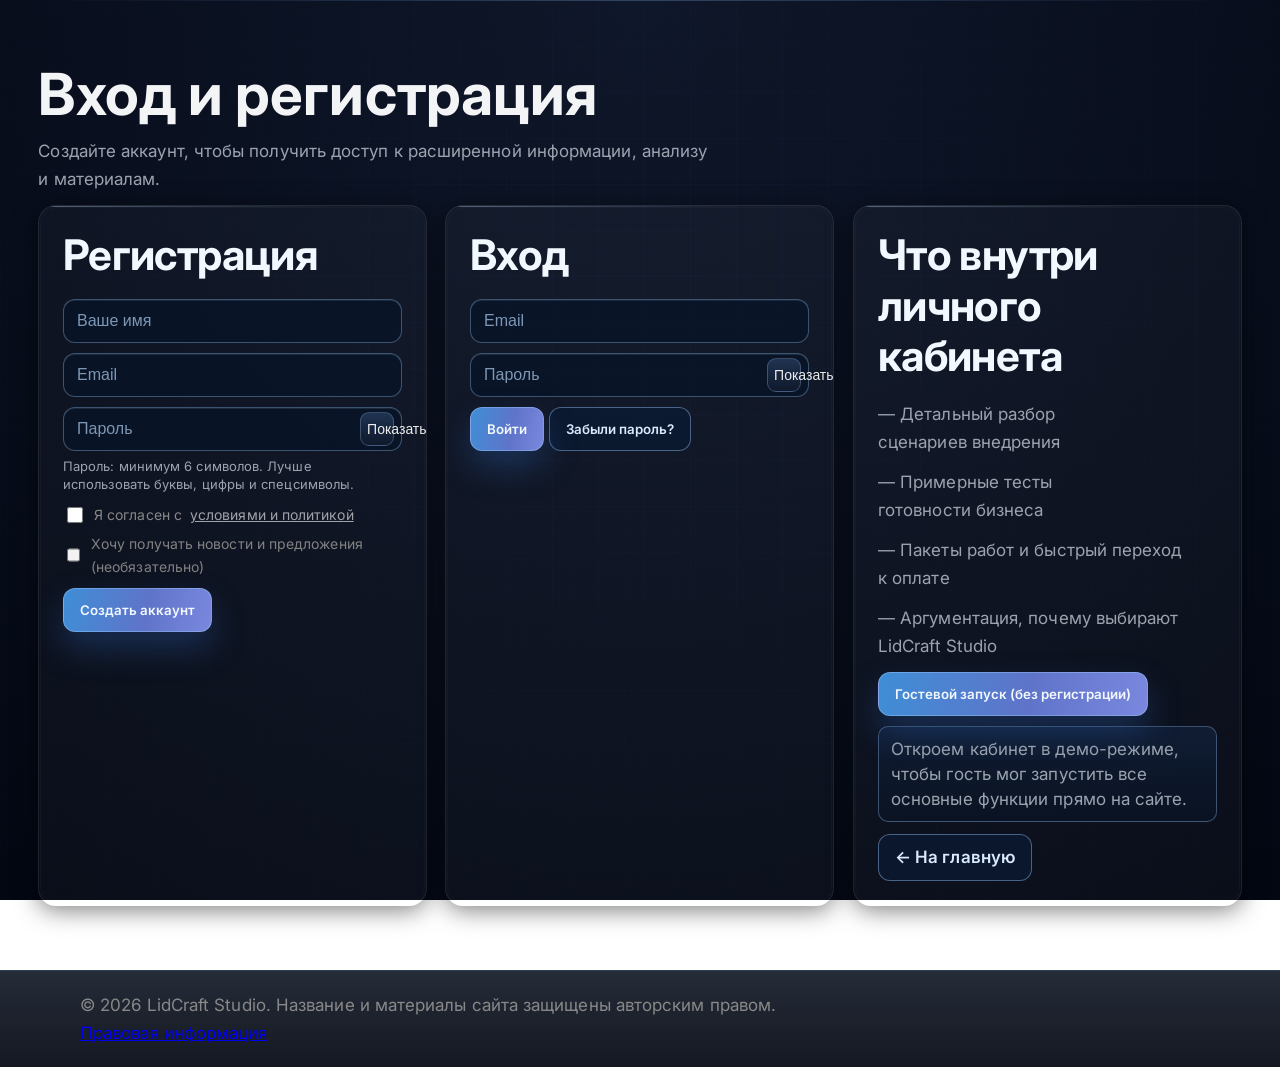
==== commit 1478d6ad: "feat(polish): reading progress bar, page fade-in, back-to-top button (all pages)" ====
--- a/account.html
+++ b/account.html
@@ -8,8 +8,8 @@
   <link rel="preconnect" href="https://fonts.googleapis.com" />
   <link rel="preconnect" href="https://fonts.gstatic.com" crossorigin />
   <link href="https://fonts.googleapis.com/css2?family=Inter:wght@400;500;600;700;800&family=JetBrains+Mono:wght@400;500;600;700&display=swap" rel="stylesheet" />
-  <link rel="stylesheet" href="styles.css?v=20260710f" />
-  <link rel="stylesheet" href="site-redesign.css?v=20260710f" />
+  <link rel="stylesheet" href="styles.css?v=20260710j" />
+  <link rel="stylesheet" href="site-redesign.css?v=20260710j" />
 </head>
 <body>
   <header class="header">
@@ -377,6 +377,6 @@
 
   <script src="account.js"></script>
   <script>document.getElementById("accountYear").textContent = new Date().getFullYear();</script>
-  <script src="digital-fx.js?v=20260710f" defer></script>
+  <script src="digital-fx.js?v=20260710j" defer></script>
 </body>
 </html>
--- a/site-redesign.css
+++ b/site-redesign.css
@@ -2086,6 +2086,325 @@
   .timeline::after { transition: none; }
 }
 
+/* ===== CASES: FILTER + 3D TILT ===== */
+.case-filter {
+  display: flex;
+  flex-wrap: wrap;
+  gap: 10px;
+  margin: 22px 0 26px;
+}
+
+.case-filter-btn {
+  font-family: "Inter", system-ui, sans-serif;
+  font-size: 14px;
+  padding: 8px 16px;
+  border-radius: 999px;
+  border: 1px solid var(--lux-line);
+  background: rgba(255, 255, 255, 0.03);
+  color: var(--lux-muted);
+  cursor: pointer;
+  transition: color 0.2s ease, border-color 0.2s ease, background 0.2s ease, transform 0.15s ease;
+}
+
+.case-filter-btn:hover { transform: translateY(-2px); color: var(--lux-text); }
+
+.case-filter-btn.is-active {
+  color: #04121f;
+  background: linear-gradient(135deg, #5eead4, #3b82f6);
+  border-color: transparent;
+  font-weight: 600;
+}
+
+.case-card {
+  transition: opacity 0.4s ease, transform 0.3s cubic-bezier(0.16, 1, 0.3, 1);
+  transform-style: preserve-3d;
+  will-change: transform;
+}
+
+.case-card.is-hidden {
+  display: none;
+}
+
+.case-card.filtering {
+  opacity: 0;
+  transform: scale(0.96);
+}
+
+@media (hover: hover) and (pointer: fine) {
+  .case-card.tilt:hover {
+    box-shadow: 0 26px 60px rgba(0, 0, 0, 0.55), 0 0 0 1px rgba(94, 234, 212, 0.15);
+  }
+}
+
+@media (prefers-reduced-motion: reduce) {
+  .case-card { transition: none; }
+}
+
+/* ===== TRUST: MARQUEE + RATING + COUNTERS ===== */
+.trust-topbar {
+  display: flex;
+  flex-wrap: wrap;
+  align-items: center;
+  gap: 26px;
+  padding: 20px 24px;
+  margin-bottom: 22px;
+  border: 1px solid var(--lux-line);
+  border-radius: 16px;
+  background: var(--lux-panel);
+  backdrop-filter: blur(14px);
+  -webkit-backdrop-filter: blur(14px);
+}
+
+.trust-rating {
+  display: flex;
+  align-items: center;
+  gap: 12px;
+  padding-right: 24px;
+  border-right: 1px solid var(--lux-line);
+}
+
+.rating-stars {
+  font-size: 22px;
+  letter-spacing: 2px;
+  color: #fbbf24;
+  text-shadow: 0 0 12px rgba(251, 191, 36, 0.4);
+}
+
+.rating-meta { display: flex; flex-direction: column; line-height: 1.2; }
+.rating-meta strong {
+  font-family: "JetBrains Mono", monospace;
+  font-size: 20px;
+}
+.rating-meta span { font-size: 12px; color: var(--lux-muted); }
+
+.trust-counter { display: flex; flex-direction: column; line-height: 1.2; }
+.trust-counter strong {
+  font-family: "JetBrains Mono", monospace !important;
+  font-size: clamp(24px, 3vw, 34px);
+  background: linear-gradient(135deg, #5eead4, #3b82f6);
+  -webkit-background-clip: text;
+  background-clip: text;
+  -webkit-text-fill-color: transparent;
+}
+.trust-counter span { font-size: 13px; color: var(--lux-muted); }
+
+@media (max-width: 640px) {
+  .trust-rating { border-right: none; padding-right: 0; }
+  .trust-topbar { gap: 18px; }
+}
+
+.marquee {
+  position: relative;
+  overflow: hidden;
+  border: 1px solid var(--lux-line);
+  border-radius: 14px;
+  padding: 16px 0;
+  background: rgba(255, 255, 255, 0.015);
+  -webkit-mask-image: linear-gradient(90deg, transparent, #000 8%, #000 92%, transparent);
+  mask-image: linear-gradient(90deg, transparent, #000 8%, #000 92%, transparent);
+}
+
+.marquee-track {
+  display: flex;
+  gap: 48px;
+  width: max-content;
+  animation: marqueeScroll 28s linear infinite;
+}
+
+.marquee:hover .marquee-track {
+  animation-play-state: paused;
+}
+
+.marquee-item {
+  font-family: "JetBrains Mono", monospace;
+  font-size: 18px;
+  font-weight: 600;
+  color: var(--lux-muted);
+  white-space: nowrap;
+  letter-spacing: 0.02em;
+  opacity: 0.7;
+  transition: color 0.2s ease, opacity 0.2s ease;
+}
+.marquee-item:hover { color: #5eead4; opacity: 1; }
+
+@keyframes marqueeScroll {
+  from { transform: translateX(0); }
+  to { transform: translateX(-50%); }
+}
+
+@media (prefers-reduced-motion: reduce) {
+  .marquee-track { animation: none; }
+}
+
+/* ===== SAAS PRICING ===== */
+.pricing-toggle {
+  display: flex;
+  width: fit-content;
+  gap: 4px;
+  padding: 5px;
+  margin: 20px auto 30px;
+  border: 1px solid var(--lux-line);
+  border-radius: 999px;
+  background: rgba(255, 255, 255, 0.03);
+}
+
+.pricing-toggle-btn {
+  font-family: "Inter", system-ui, sans-serif;
+  font-size: 14px;
+  padding: 9px 20px;
+  border-radius: 999px;
+  border: none;
+  background: transparent;
+  color: var(--lux-muted);
+  cursor: pointer;
+  display: inline-flex;
+  align-items: center;
+  gap: 8px;
+  transition: color 0.2s ease, background 0.2s ease;
+}
+
+.pricing-toggle-btn.is-active {
+  color: #04121f;
+  background: linear-gradient(135deg, #5eead4, #3b82f6);
+  font-weight: 600;
+}
+
+.pricing-save {
+  font-family: "JetBrains Mono", monospace;
+  font-size: 11px;
+  padding: 2px 7px;
+  border-radius: 999px;
+  background: rgba(52, 211, 153, 0.25);
+  color: #34d399;
+}
+.pricing-toggle-btn.is-active .pricing-save {
+  background: rgba(4, 18, 31, 0.25);
+  color: #04121f;
+}
+
+.price-card { position: relative; display: flex; flex-direction: column; }
+
+.price-badge {
+  position: absolute;
+  top: -12px;
+  left: 50%;
+  transform: translateX(-50%);
+  font-family: "JetBrains Mono", monospace;
+  font-size: 11px;
+  letter-spacing: 0.06em;
+  text-transform: uppercase;
+  padding: 5px 14px;
+  border-radius: 999px;
+  color: #04121f;
+  background: linear-gradient(135deg, #5eead4, #3b82f6);
+  box-shadow: 0 6px 20px rgba(94, 234, 212, 0.4);
+  white-space: nowrap;
+}
+
+.price-value {
+  font-family: "JetBrains Mono", ui-monospace, monospace !important;
+  display: inline-block;
+  transition: opacity 0.25s ease, transform 0.25s ease;
+}
+.price-value.price-switching {
+  opacity: 0;
+  transform: translateY(-8px);
+}
+
+.price-features {
+  list-style: none;
+  margin: 8px 0 20px;
+  padding: 0;
+  display: flex;
+  flex-direction: column;
+  gap: 10px;
+  text-align: left;
+}
+.price-features li {
+  position: relative;
+  padding-left: 26px;
+  font-size: 14.5px;
+  color: var(--lux-text);
+}
+.price-features li::before {
+  content: "";
+  position: absolute;
+  left: 0;
+  top: 6px;
+  width: 15px;
+  height: 9px;
+  border-left: 2px solid #5eead4;
+  border-bottom: 2px solid #5eead4;
+  transform: rotate(-45deg);
+}
+.price-card .btn { margin-top: auto; }
+
+/* ===== TECH POLISH: reading progress, page fade, back-to-top ===== */
+.reading-progress {
+  position: fixed;
+  top: 0;
+  left: 0;
+  height: 3px;
+  width: 0;
+  z-index: 9999;
+  background: linear-gradient(90deg, #3b82f6, #5eead4);
+  box-shadow: 0 0 10px rgba(94, 234, 212, 0.5);
+  transition: width 0.1s linear;
+  pointer-events: none;
+}
+
+body.fx-page {
+  animation: pageFade 0.5s ease both;
+}
+@keyframes pageFade {
+  from { opacity: 0; }
+  to { opacity: 1; }
+}
+
+.back-to-top {
+  position: fixed;
+  right: 22px;
+  bottom: 22px;
+  width: 46px;
+  height: 46px;
+  border-radius: 50%;
+  border: 1px solid var(--lux-line);
+  background: var(--lux-panel);
+  backdrop-filter: blur(12px);
+  -webkit-backdrop-filter: blur(12px);
+  color: var(--lux-text);
+  cursor: pointer;
+  display: grid;
+  place-items: center;
+  opacity: 0;
+  visibility: hidden;
+  transform: translateY(12px);
+  transition: opacity 0.3s ease, transform 0.3s ease, visibility 0.3s, border-color 0.2s ease;
+  z-index: 40;
+}
+.back-to-top.is-visible {
+  opacity: 1;
+  visibility: visible;
+  transform: translateY(0);
+}
+.back-to-top:hover {
+  border-color: rgba(94, 234, 212, 0.6);
+  transform: translateY(-3px);
+}
+.back-to-top::before {
+  content: "";
+  width: 11px;
+  height: 11px;
+  border-left: 2px solid currentColor;
+  border-top: 2px solid currentColor;
+  transform: rotate(45deg) translate(1px, 1px);
+}
+
+@media (prefers-reduced-motion: reduce) {
+  body.fx-page { animation: none; }
+  .reading-progress { transition: none; }
+}
+
 /* ================================================== */
 
 @media (hover: hover) and (pointer: fine) {
